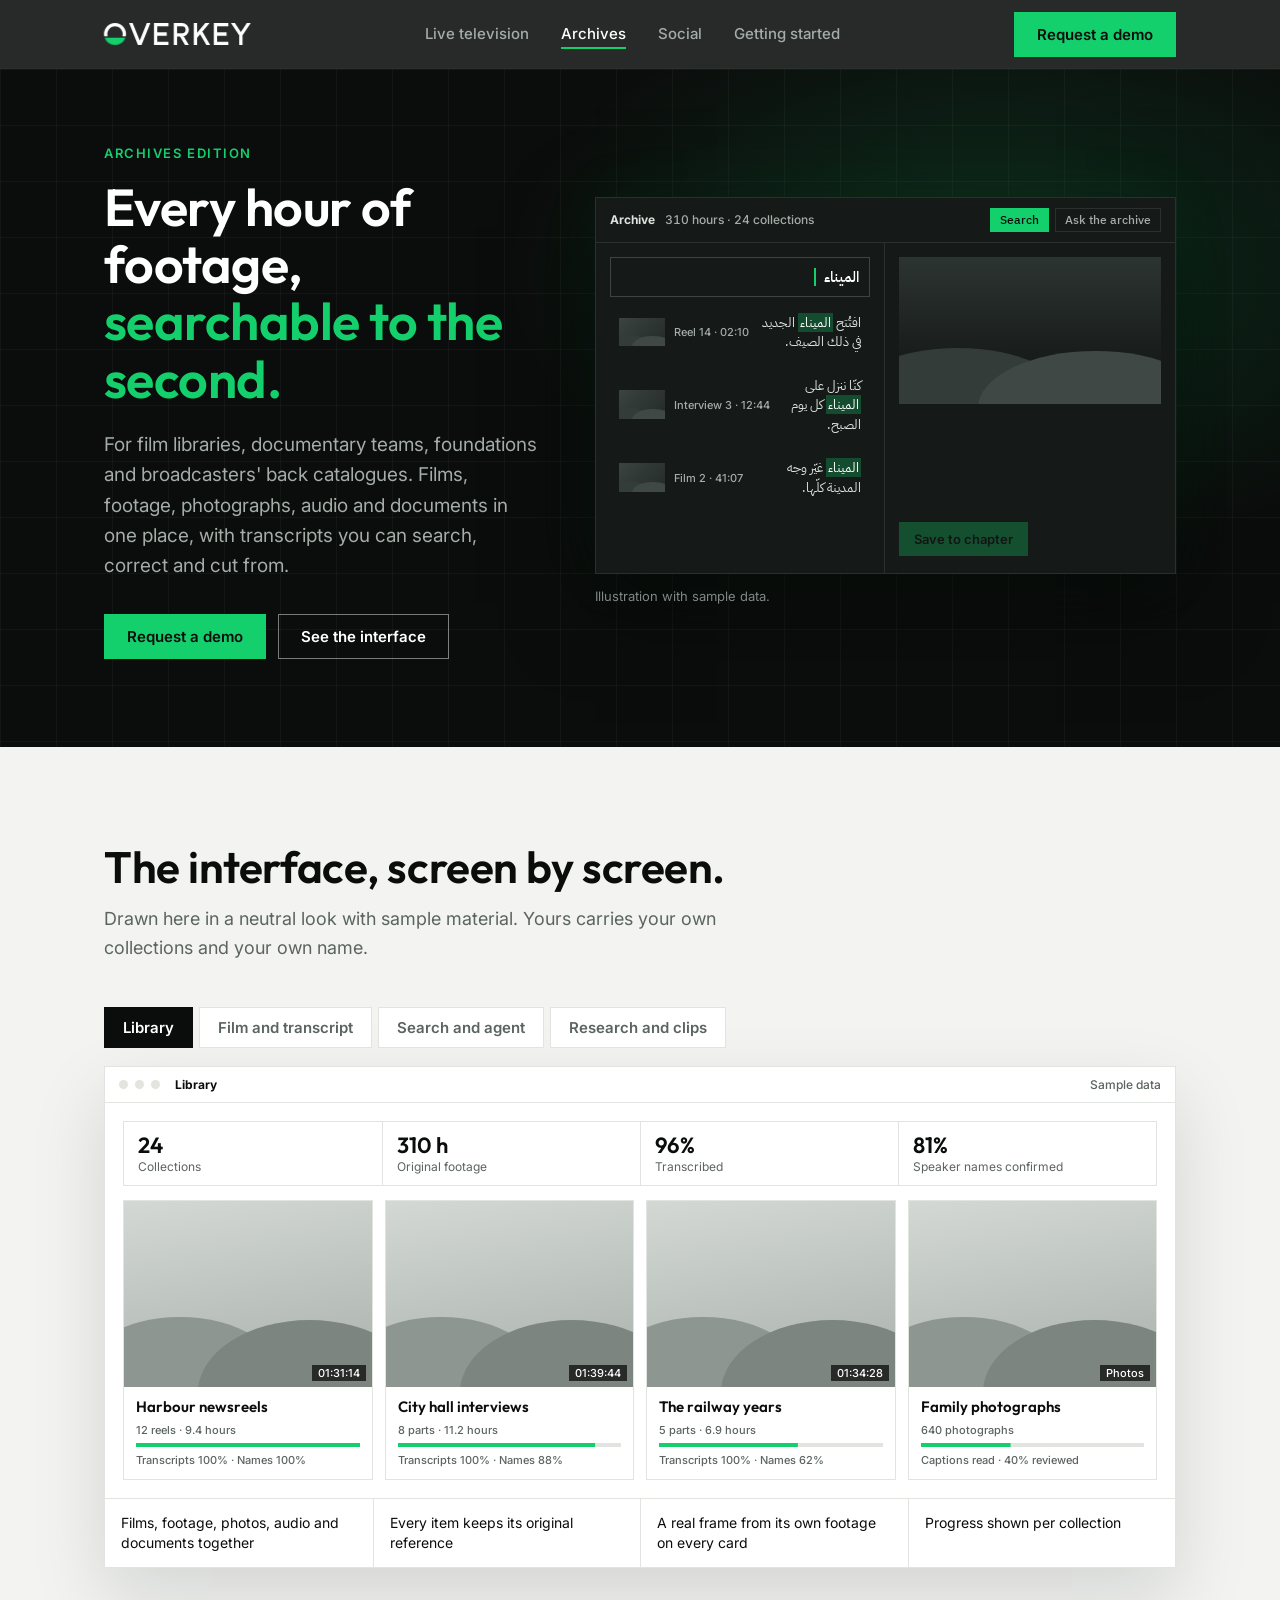
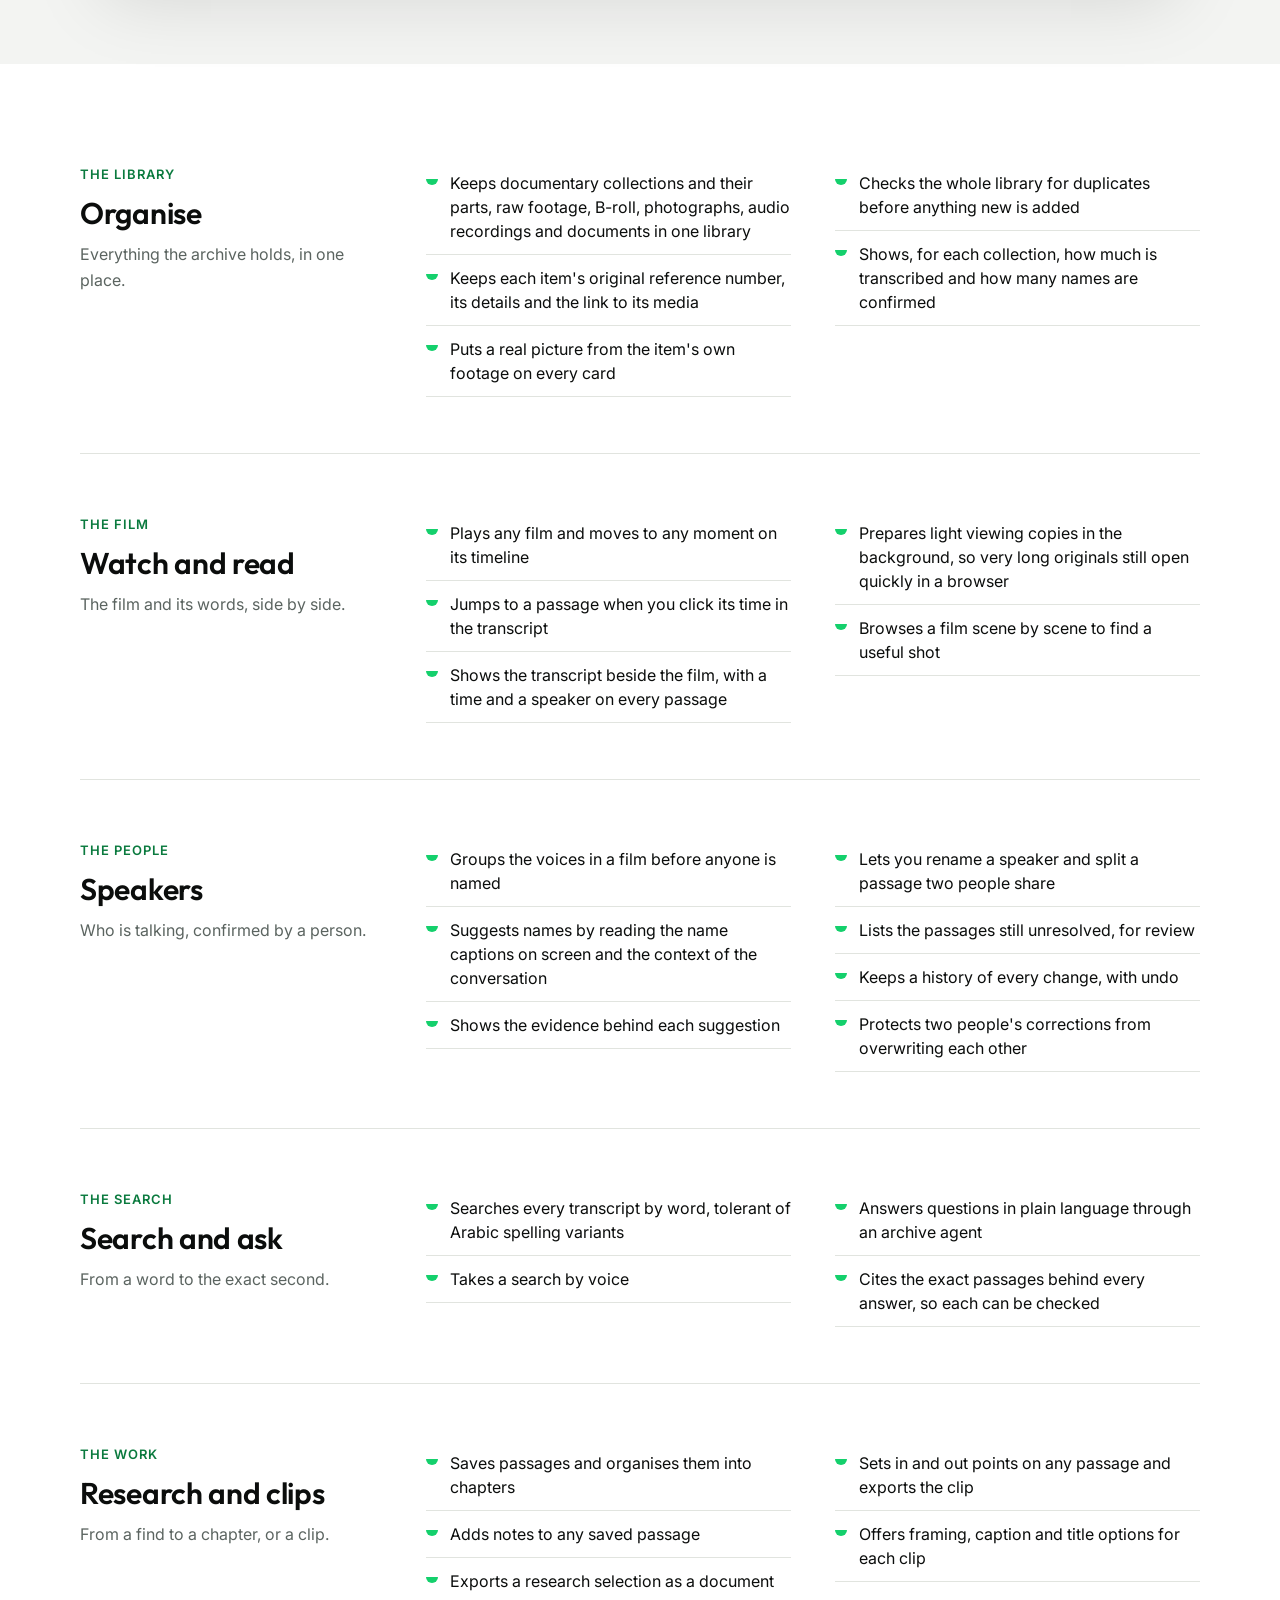
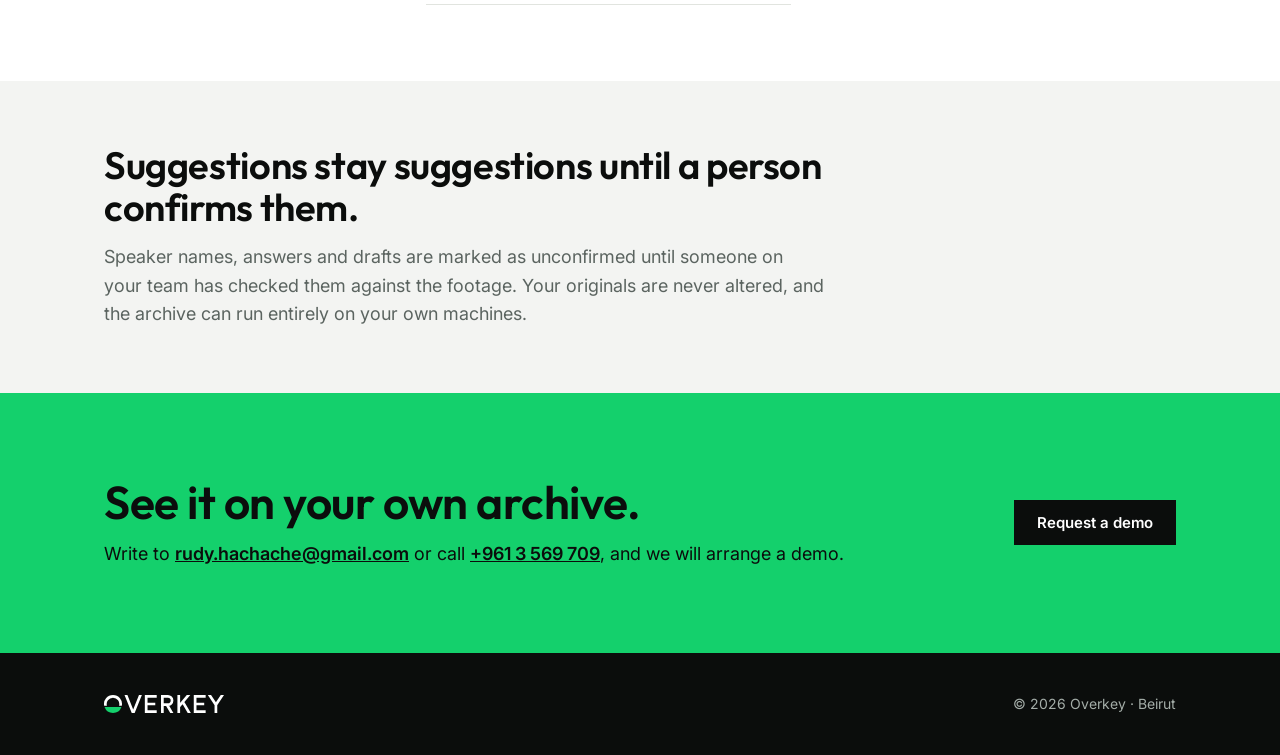
==== archives.html @ dfb19a3a "Platform site: one engine, three editions (live television, archives, social) Co-Authored-By: Claude" ====
<!doctype html>
<html lang="en">
<head>
<meta charset="utf-8">
<meta name="viewport" content="width=device-width, initial-scale=1">
<title>Archives — Overkey</title>
<meta name="description" content="The Overkey archives edition: films, footage, photographs, audio and documents in one library, with searchable transcripts, speaker names, an archive agent, research chapters and clip export.">
<meta property="og:title" content="Archives — Overkey">
<meta property="og:description" content="The Overkey archives edition: films, footage, photographs, audio and documents in one library, with searchable transcripts, speaker names, an archive agent, research chapters and clip export.">
<meta property="og:type" content="website">
<meta property="og:url" content="https://overkey.ai/archives.html">
<meta property="og:image" content="https://overkey.ai/assets/og.png">
<meta name="twitter:card" content="summary_large_image">
<link rel="canonical" href="https://overkey.ai/archives.html">
<meta name="theme-color" content="#0B0D0C">
<link rel="icon" href="favicon.ico" sizes="any">
<link rel="icon" type="image/png" sizes="32x32" href="assets/favicon-32.png">
<link rel="apple-touch-icon" href="assets/apple-touch-icon.png">
<link rel="preconnect" href="https://fonts.googleapis.com">
<link rel="preconnect" href="https://fonts.gstatic.com" crossorigin>
<link href="https://fonts.googleapis.com/css2?family=IBM+Plex+Sans+Arabic:wght@400;500;600&family=Inter:wght@400;500;600&family=Outfit:wght@500;600&display=swap" rel="stylesheet">
<link rel="stylesheet" href="assets/main.css">
<link rel="stylesheet" href="assets/platform.css">
</head>
<body>
<header class="nav">
  <div class="wrap">
    <a class="logo" href="index.html" aria-label="Overkey"><svg viewBox="0 0 667 100" role="img" aria-label="Overkey"><path class="lg-ring" fill="#fff" d="M1.01,60 A50,50 0 1 1 98.99,60 H83.54 A35,35 0 1 0 16.46,60 Z"/><path class="lg-strap" fill="#14D06C" d="M2.98,67 H97.02 A50,50 0 0 1 2.98,67 Z"/><path class="lg-let" fill="#fff" d="M130.2,0 L162.3,79.88 L194.4,0 L210.56,0 L170.38,100 L154.22,100 L114.04,0 Z M227,0 H293 V15 H242 V42.5 H285 V57.5 H242 V85 H293 V100 H227 Z M317,0 H355 A30.75,30.75 0 0 1 355,61.5 H332 V100 H317 Z M332,15 V46.5 H355 A15.75,15.75 0 0 0 355,15 Z M356.47,50.21 L385.66,100 L368.27,100 L343.53,57.79 Z M408,0 L423,0 L423,100 L408,100 Z M415.5,53.31 L460.16,0 L479.73,0 L415.5,76.67 Z M444.48,34.23 L482.7,100 L465.35,100 L431.52,41.77 Z M499,0 H565 V15 H514 V42.5 H557 V57.5 H514 V85 H565 V100 H499 Z M595.01,0 L622,40.48 L648.99,0 L667.01,0 L622,67.52 L576.99,0 Z M614.5,50 L629.5,50 L629.5,100 L614.5,100 Z"/></svg></a>
    <ul>
      <li><a href="tv.html">Live television</a></li>
      <li><a href="archives.html" class="cur">Archives</a></li>
      <li><a href="social.html">Social</a></li>
      <li><a href="index.html#start">Getting started</a></li>
    </ul>
    <a class="btn key" href="#contact">Request a demo</a>
  </div>
</header>

<main id="top">

<div class="hero">
  <div class="wrap">
    <div>
      <p class="eyebrow rv">Archives edition</p>
      <h1 class="rv h-sm" style="--d:.08s">Every hour of footage, <em>searchable to the second.</em></h1>
      <p class="lede rv" style="--d:.16s">For film libraries, documentary teams, foundations and broadcasters' back catalogues. Films, footage, photographs, audio and documents in one place, with transcripts you can search, correct and cut from.</p>
      <div class="cta rv" style="--d:.24s">
        <a class="btn key" href="#contact">Request a demo</a>
        <a class="btn ghost inv" href="#modules">See the interface</a>
      </div>
    </div>
    <div class="rv" style="--d:.2s">
      <div class="scene sc-arch on" data-hold="800,1300,1000,1200,1500,700,4200" role="img" aria-label="Animation: a word is searched across an archive, a passage opens at its second in the film, and is saved to a chapter">
        <div class="app-bar"><b>Archive</b><span class="clock">310 hours · 24 collections</span><span class="who"><i class="on">Search</i><i>Ask the archive</i></span></div>
        <div class="app-body">
          <div class="aq">
            <div class="qbox"><span class="typed">الميناء</span><span class="caret"></span></div>
            <div class="res" style="--k:0"><span class="th"><i class="hills"></i></span><span class="u-t">Reel 14 · 02:10</span><span class="u-ar" dir="rtl">افتُتح <mark>الميناء</mark> الجديد في ذلك الصيف.</span></div>
            <div class="res pick" style="--k:1"><span class="th"><i class="hills"></i></span><span class="u-t">Interview 3 · 12:44</span><span class="u-ar" dir="rtl">كنّا ننزل على <mark>الميناء</mark> كل يوم الصبح.</span></div>
            <div class="res" style="--k:2"><span class="th"><i class="hills"></i></span><span class="u-t">Film 2 · 41:07</span><span class="u-ar" dir="rtl"><mark>الميناء</mark> غيّر وجه المدينة كلّها.</span></div>
          </div>
          <div class="av">
            <div class="pgm"><i class="hills"></i><span class="tc">Interview 3 · 00:12:44</span></div>
            <div class="pass"><div class="row"><span class="chip ok" dir="rtl">سليم خوري</span><span class="chip line">Name confirmed</span></div><p dir="rtl">كنّا ننزل على الميناء كل يوم الصبح، والبواخر كانت تعبّي المرفأ.</p></div>
            <div class="act"><span class="btn key save">Save to chapter</span><span class="saved">Saved · Chapter 1</span></div>
          </div>
        </div>
      </div>
      <p class="note">Illustration with sample data.</p>
    </div>
  </div>
</div>

<section class="ui-sec" id="modules">
  <div class="wrap">
    <div class="head rv">
      <h2>The interface, screen by screen.</h2>
      <p>Drawn here in a neutral look with sample material. Yours carries your own collections and your own name.</p>
    </div>
    <div class="rv">
      <div class="tabs" role="tablist" aria-label="Archive screens">
        <button type="button" role="tab" data-tab="lib">Library</button>
        <button type="button" role="tab" data-tab="film">Film and transcript</button>
        <button type="button" role="tab" data-tab="ask">Search and agent</button>
        <button type="button" role="tab" data-tab="res">Research and clips</button>
      </div>
      <div class="win">
        <div class="win-bar"><i></i><i></i><i></i><b id="win-title">Library</b><span>Sample data</span></div>

        <div class="panel" data-tab="lib">
          <div class="pbody p-lib"><div>
            <div class="kpis"><div><b>24</b>Collections</div><div><b>310 h</b>Original footage</div><div><b>96%</b>Transcribed</div><div><b>81%</b>Speaker names confirmed</div></div>
            <div class="cards4">
              <div class="acard pop" style="--k:0"><div class="th"><i class="hills"></i><span class="u-t">01:31:14</span></div><div class="bd"><b>Harbour newsreels</b><span class="u-t">12 reels · 9.4 hours</span><div class="pbar" style="--w:1;--k:0"></div><span class="u-t">Transcripts 100% · Names 100%</span></div></div>
              <div class="acard pop" style="--k:1"><div class="th"><i class="hills"></i><span class="u-t">01:39:44</span></div><div class="bd"><b>City hall interviews</b><span class="u-t">8 parts · 11.2 hours</span><div class="pbar" style="--w:0.88;--k:1"></div><span class="u-t">Transcripts 100% · Names 88%</span></div></div>
              <div class="acard pop" style="--k:2"><div class="th"><i class="hills"></i><span class="u-t">01:34:28</span></div><div class="bd"><b>The railway years</b><span class="u-t">5 parts · 6.9 hours</span><div class="pbar" style="--w:0.62;--k:2"></div><span class="u-t">Transcripts 100% · Names 62%</span></div></div>
              <div class="acard pop" style="--k:3"><div class="th"><i class="hills"></i><span class="u-t">Photos</span></div><div class="bd"><b>Family photographs</b><span class="u-t">640 photographs</span><div class="pbar" style="--w:0.4;--k:3"></div><span class="u-t">Captions read · 40% reviewed</span></div></div>
            </div>
          </div></div>
          <div class="pts"><span>Films, footage, photos, audio and documents together</span><span>Every item keeps its original reference</span><span>A real frame from its own footage on every card</span><span>Progress shown per collection</span></div>
        </div>

        <div class="panel" data-tab="film">
          <div class="pbody p-film">
            <div>
              <div class="vid"><i class="hills"></i><span class="tc">Interview 3 · 00:12:44</span></div>
              <div class="tl2"><div class="range" style="left:38%;width:9%"></div><div class="ph" style="animation:none;left:41%"></div></div>
              <div class="row" style="margin-top:8px"><span class="u-t">00:12:44 of 01:39:44</span><span class="u-btn" style="margin-left:auto">Go to time</span></div>
            </div>
            <div>
              <div class="u-h">Transcript</div>
              <div class="ln act-ln" style="--k:0"><span class="u-t">12:31</span><span class="sp" dir="rtl">سليم خوري</span><span class="u-ar" dir="rtl">أنا خلقت بهالحيّ، حدّ البحر.</span></div>
              <div class="ln act-ln" style="--k:1"><span class="u-t">12:44</span><span class="sp" dir="rtl">سليم خوري</span><span class="u-ar" dir="rtl">كنّا ننزل على الميناء كل يوم الصبح.</span></div>
              <div class="ln act-ln" style="--k:2"><span class="u-t">12:58</span><span class="sp" dir="rtl">المحاوِر</span><span class="u-ar" dir="rtl">وشو كان يوصل بهالبواخر؟</span></div>
              <div class="ln act-ln" style="--k:3"><span class="u-t">13:06</span><span class="sp">Voice 3</span><span class="u-ar" dir="rtl">قمح وخشب، وأوقات مسافرين.</span></div>
              <div class="u-box pop" style="--k:4;margin-top:12px">
                <div class="u-h">Who is Voice 3?</div>
                <div class="row"><span class="chip line">Name caption read at 00:10:57</span><span class="u-btn go pulse-btn" dir="rtl">تأكيد: سليم خوري</span><span class="u-btn">Other name</span><span class="u-btn">Split passage</span></div>
              </div>
            </div>
          </div>
          <div class="pts"><span>Click a time in the transcript to jump there</span><span>Long films open quickly in the browser</span><span>Names suggested from on-screen captions and context</span><span>Rename, split and review, with full history</span></div>
        </div>

        <div class="panel" data-tab="ask">
          <div class="pbody p-ask">
            <div>
              <div class="search"><span class="typed" dir="rtl">الميناء</span><span class="caret"></span><span class="u-t pop" style="--k:6">41 passages · 9 films</span></div>
              <div style="margin-top:6px">
                <div class="u-row pop" style="--k:7"><span class="play"></span><span class="u-t">Reel 14 · 02:10</span><span class="u-ar" dir="rtl">افتُتح <mark>الميناء</mark> الجديد في ذلك الصيف.</span><span class="u-btn">Save</span></div>
                <div class="u-row pop" style="--k:8"><span class="play"></span><span class="u-t">Interview 3 · 12:44</span><span class="u-ar" dir="rtl">كنّا ننزل على <mark>الميناء</mark> كل يوم الصبح.</span><span class="u-btn">Save</span></div>
                <div class="u-row pop" style="--k:9"><span class="play"></span><span class="u-t">Film 2 · 41:07</span><span class="u-ar" dir="rtl"><mark>الميناء</mark> غيّر وجه المدينة كلّها.</span><span class="u-btn">Save</span></div>
              </div>
            </div>
            <div>
              <div class="u-h">Archive agent</div>
              <div class="agent pop" style="--k:3">
                <div class="q" dir="rtl">شو انحكى عن افتتاح الميناء؟</div>
                <div class="a" dir="rtl">بحسب شهادة سليم خوري، افتُتح الميناء الجديد في صيف 1962، والنشرة المصوّرة رقم 14 تذكر التاريخ نفسه.</div>
                <div class="row" style="margin-top:10px"><span class="chip">Interview 3 · 12:44</span><span class="chip">Reel 14 · 02:10</span></div>
              </div>
              <p class="u-t" style="margin-top:8px;white-space:normal">Every answer lists the passages it rests on, so it can be checked.</p>
            </div>
          </div>
          <div class="pts"><span>Word search that tolerates Arabic spelling variants</span><span>Search by voice</span><span>Questions answered in plain language</span><span>Each answer cites its exact passages</span></div>
        </div>

        <div class="panel" data-tab="res">
          <div class="pbody p-res">
            <div>
              <div class="u-h">Chapter board</div>
              <div class="board">
                <div class="chap"><b>1 · The harbour</b>
                  <div class="u-box pop" style="--k:1"><div class="u-ar" dir="rtl">كنّا ننزل على الميناء كل يوم الصبح.</div><div class="u-t" style="margin-top:5px">Interview 3 · 12:44</div></div>
                  <div class="u-box pop" style="--k:2"><div class="u-ar" dir="rtl">افتُتح الميناء الجديد في ذلك الصيف.</div><div class="u-t" style="margin-top:5px">Reel 14 · 02:10 · note added</div></div>
                </div>
                <div class="chap"><b>2 · The railway</b>
                  <div class="u-box pop" style="--k:3"><div class="u-ar" dir="rtl">آخر قطار مرق من هون سنة 1975.</div><div class="u-t" style="margin-top:5px">Film 2 · 18:53</div></div>
                  <span class="u-btn" style="justify-self:start">+ Add passage</span>
                </div>
              </div>
              <div class="row" style="margin-top:12px"><span class="u-btn k">Export research</span></div>
            </div>
            <div>
              <div class="u-h">Clip export</div>
              <div class="vid"><i class="hills"></i><div class="crop"><b dir="rtl">كنّا ننزل على <mark>الميناء</mark></b></div></div>
              <div class="tl2"><div class="range"></div><div class="ph"></div></div>
              <div class="row" style="margin-top:10px"><span class="seg"><span>16:9</span><span class="on">9:16</span></span><span class="u-t">In 12:41.20 · Out 13:09.00</span><span class="u-btn go pulse-btn" style="margin-left:auto;padding:6px 14px">Export</span></div>
            </div>
          </div>
          <div class="pts"><span>Save passages and sort them into chapters</span><span>Notes on any saved passage</span><span>Export a research selection as a document</span><span>Cut a clip with framing, captions and a title</span></div>
        </div>
      </div>
    </div>
  </div>
</section>

<div class="wrap groups">
  <div class="group rv" id="organise">
    <div>
      <span class="n">THE LIBRARY</span>
      <h2>Organise</h2>
      <p class="about">Everything the archive holds, in one place.</p>
    </div>
    <ul class="feat">
      <li>Keeps documentary collections and their parts, raw footage, B-roll, photographs, audio recordings and documents in one library</li>
      <li>Keeps each item's original reference number, its details and the link to its media</li>
      <li>Puts a real picture from the item's own footage on every card</li>
      <li>Checks the whole library for duplicates before anything new is added</li>
      <li>Shows, for each collection, how much is transcribed and how many names are confirmed</li>
    </ul>
  </div>
  <div class="group rv" id="watch">
    <div>
      <span class="n">THE FILM</span>
      <h2>Watch and read</h2>
      <p class="about">The film and its words, side by side.</p>
    </div>
    <ul class="feat">
      <li>Plays any film and moves to any moment on its timeline</li>
      <li>Jumps to a passage when you click its time in the transcript</li>
      <li>Shows the transcript beside the film, with a time and a speaker on every passage</li>
      <li>Prepares light viewing copies in the background, so very long originals still open quickly in a browser</li>
      <li>Browses a film scene by scene to find a useful shot</li>
    </ul>
  </div>
  <div class="group rv" id="speakers">
    <div>
      <span class="n">THE PEOPLE</span>
      <h2>Speakers</h2>
      <p class="about">Who is talking, confirmed by a person.</p>
    </div>
    <ul class="feat">
      <li>Groups the voices in a film before anyone is named</li>
      <li>Suggests names by reading the name captions on screen and the context of the conversation</li>
      <li>Shows the evidence behind each suggestion</li>
      <li>Lets you rename a speaker and split a passage two people share</li>
      <li>Lists the passages still unresolved, for review</li>
      <li>Keeps a history of every change, with undo</li>
      <li>Protects two people's corrections from overwriting each other</li>
    </ul>
  </div>
  <div class="group rv" id="find">
    <div>
      <span class="n">THE SEARCH</span>
      <h2>Search and ask</h2>
      <p class="about">From a word to the exact second.</p>
    </div>
    <ul class="feat">
      <li>Searches every transcript by word, tolerant of Arabic spelling variants</li>
      <li>Takes a search by voice</li>
      <li>Answers questions in plain language through an archive agent</li>
      <li>Cites the exact passages behind every answer, so each can be checked</li>
    </ul>
  </div>
  <div class="group rv" id="research">
    <div>
      <span class="n">THE WORK</span>
      <h2>Research and clips</h2>
      <p class="about">From a find to a chapter, or a clip.</p>
    </div>
    <ul class="feat">
      <li>Saves passages and organises them into chapters</li>
      <li>Adds notes to any saved passage</li>
      <li>Exports a research selection as a document</li>
      <li>Sets in and out points on any passage and exports the clip</li>
      <li>Offers framing, caption and title options for each clip</li>
    </ul>
  </div>
</div>

<div class="band">
  <div class="wrap rv">
    <h2>Suggestions stay suggestions until a person confirms them.</h2>
    <p>Speaker names, answers and drafts are marked as unconfirmed until someone on your team has checked them against the footage. Your originals are never altered, and the archive can run entirely on your own machines.</p>
  </div>
</div>

<div class="contact" id="contact">
  <div class="wrap">
    <div class="rv">
      <h2>See it on your own archive.</h2>
      <p>Write to <a class="mail" href="mailto:rudy.hachache@gmail.com?subject=Overkey%20demo">rudy.hachache@gmail.com</a> or call <a class="mail" href="tel:+9613569709">+961 3 569 709</a>, and we will arrange a demo.</p>
    </div>
    <a class="btn rv" style="--d:.12s" href="mailto:rudy.hachache@gmail.com?subject=Overkey%20demo">Request a demo</a>
  </div>
</div>

</main>

<footer>
  <div class="wrap">
    <img src="assets/overkey-logo-reversed.svg" alt="Overkey">
    <span>© 2026 Overkey · Beirut</span>
  </div>
</footer>

<script src="assets/main.js"></script>
</body>
</html>
---- assets/main.css ----
:root {
  --ink: #0B0D0C;
  --green: #14D06C;
  --green-deep: #0A7A3E;
  --paper: #FFFFFF;
  --mist: #F3F4F2;
  --line: #E1E4DF;
  --mute: #5B6460;
  --on-ink-mute: #A4ADA8;
  --panel: #151917;
  --panel-2: #1C211F;
  --panel-line: #2A302D;
  --wrap: 1120px;
  --ease: cubic-bezier(0.2, 0.7, 0.2, 1);
  --ar: "IBM Plex Sans Arabic", sans-serif;
}
* { box-sizing: border-box; }
html { scroll-behavior: smooth; }
body { margin: 0; background: var(--paper); color: var(--ink); font: 400 17px/1.6 Inter, system-ui, sans-serif; -webkit-font-smoothing: antialiased; }
h1, h2, h3, h4 { font-family: Outfit, Inter, sans-serif; font-weight: 600; line-height: 1.1; margin: 0; letter-spacing: -0.01em; }
p { margin: 0; }
a { color: inherit; }
button { font: inherit; }
[dir="rtl"] { font-family: var(--ar); }
.wrap { max-width: var(--wrap); margin: 0 auto; padding: 0 24px; }

/* reveal on scroll */
.js .rv { opacity: 0; transform: translateY(22px); transition: opacity 0.7s var(--ease), transform 0.7s var(--ease); transition-delay: var(--d, 0s); }
.js .rv.in { opacity: 1; transform: none; }

/* nav */
.nav { position: sticky; top: 0; z-index: 20; background: rgba(11, 13, 12, 0.88); backdrop-filter: blur(10px); border-bottom: 1px solid var(--panel-line); color: #fff; }
.nav .wrap { display: flex; align-items: center; justify-content: space-between; height: 68px; }
.logo svg { height: 22px; display: block; overflow: visible; }
.logo .lg-ring { animation: lgRing 0.6s var(--ease) both; }
.logo .lg-strap { animation: lgStrap 0.6s var(--ease) 0.18s both; }
.logo .lg-let { animation: lgLet 0.7s var(--ease) 0.34s both; }
@keyframes lgRing { from { opacity: 0; transform: translateY(-14px); } }
@keyframes lgStrap { from { opacity: 0; transform: translateY(30px); } }
@keyframes lgLet { from { opacity: 0; transform: translateX(-18px); } }
.nav ul { display: flex; gap: 32px; list-style: none; margin: 0; padding: 0; font-size: 15px; font-weight: 500; }
.nav ul a { text-decoration: none; color: var(--on-ink-mute); position: relative; padding: 6px 0; transition: color 0.2s; }
.nav ul a::after { content: ""; position: absolute; left: 0; right: 0; bottom: 0; height: 2px; background: var(--green); transform: scaleX(0); transform-origin: left; transition: transform 0.25s var(--ease); }
.nav ul a:hover { color: #fff; }
.nav ul a:hover::after { transform: scaleX(1); }

/* buttons: the green rises from the bottom, like the strap in the logo */
.btn { display: inline-block; padding: 12px 22px; font: 600 15px Inter, sans-serif; text-decoration: none; cursor: pointer; border: 1.5px solid var(--ink); color: var(--paper); background-color: var(--ink); background-image: linear-gradient(var(--green), var(--green)); background-repeat: no-repeat; background-position: 50% 100%; background-size: 100% 0; transition: background-size 0.3s var(--ease), color 0.2s, border-color 0.2s, transform 0.15s; }
.btn:hover { background-size: 100% 100%; color: var(--ink); border-color: var(--green); }
.btn:active { transform: translateY(1px) scale(0.98); }
.btn.key { background-color: var(--green); border-color: var(--green); color: var(--ink); background-image: linear-gradient(#fff, #fff); }
.btn.key:hover { border-color: #fff; }
.btn.ghost { background-color: transparent; color: var(--ink); }
.btn.ghost.inv { color: #fff; border-color: rgba(255, 255, 255, 0.45); }
.btn.ghost.inv:hover { color: var(--ink); border-color: var(--green); }

/* hero */
.hero { color: #fff; padding: 76px 0 88px; overflow: hidden; background:
  radial-gradient(55% 60% at 78% 30%, rgba(20, 208, 108, 0.17), transparent 70%),
  linear-gradient(rgba(255, 255, 255, 0.035) 1px, transparent 1px) 0 0 / 100% 56px,
  linear-gradient(90deg, rgba(255, 255, 255, 0.035) 1px, transparent 1px) 0 0 / 56px 100%,
  var(--ink); }
.hero .wrap { display: grid; grid-template-columns: minmax(0, 0.86fr) minmax(0, 1.14fr); gap: 52px; align-items: center; }
.eyebrow { font: 600 13px Inter, sans-serif; letter-spacing: 0.12em; text-transform: uppercase; color: var(--green); margin-bottom: 18px; }
.hero h1 { font-size: clamp(40px, 5.2vw, 66px); }
.hero h1 em { font-style: normal; color: var(--green); }
.hero .lede { margin: 22px 0 32px; font-size: 19px; color: var(--on-ink-mute); max-width: 30em; }
.cta { display: flex; gap: 12px; flex-wrap: wrap; }
.since { margin-top: 26px; display: flex; align-items: center; gap: 10px; font-size: 14px; color: var(--on-ink-mute); }
.live-dot { width: 8px; height: 8px; border-radius: 50%; background: var(--green); flex: none; animation: pulse 1.4s infinite; box-shadow: 0 0 0 0 rgba(20, 208, 108, 0.6); }
@keyframes pulse { 0% { box-shadow: 0 0 0 0 rgba(20, 208, 108, 0.6); } 70% { box-shadow: 0 0 0 9px rgba(20, 208, 108, 0); } 100% { box-shadow: 0 0 0 0 rgba(20, 208, 108, 0); } }
.note { margin-top: 12px; font-size: 13px; color: var(--mute); }
.hero .note, .dark .note { color: #7F8884; }

/* hero scene: the control room, playing */
.scene { background: var(--panel); border: 1px solid var(--panel-line); box-shadow: 0 30px 80px rgba(0, 0, 0, 0.55), 0 0 60px rgba(20, 208, 108, 0.07); font-size: 13px; color: #DDE3DF; }
.app-bar { display: flex; align-items: center; gap: 10px; padding: 10px 14px; border-bottom: 1px solid var(--panel-line); font: 600 12px Inter, sans-serif; }
.app-bar .clock { color: var(--on-ink-mute); font-weight: 500; font-variant-numeric: tabular-nums; }
.who { margin-left: auto; display: flex; gap: 6px; }
.who i { font: 500 12px var(--ar); padding: 2px 9px; border: 1px solid var(--panel-line); color: var(--on-ink-mute); }
.who i.on { background: var(--green); border-color: var(--green); color: var(--ink); }
.app-body { display: grid; grid-template-columns: minmax(0, 0.92fr) minmax(0, 1.08fr); min-height: 318px; }
.tx { padding: 16px 14px 14px; display: flex; flex-direction: column; gap: 10px; border-right: 1px solid var(--panel-line); }
.l { position: relative; display: flex; gap: 8px; align-items: flex-start; padding: 7px 8px; font: 400 14px/1.55 var(--ar); border: 1px solid transparent; transition: opacity 0.45s, transform 0.45s var(--ease), background 0.4s, border-color 0.4s; }
.l time { font: 500 11px Inter, sans-serif; color: var(--on-ink-mute); padding-top: 4px; }
.l1, .l2 { opacity: 0; transform: translateY(10px); }
.s1 .l1, .s2 .l2 { opacity: 1; transform: none; }
.s3 .l1 { background: rgba(20, 208, 108, 0.1); border-color: var(--green); }
.l em { position: absolute; top: -9px; left: 8px; font: 600 10px Inter, sans-serif; font-style: normal; letter-spacing: 0.08em; text-transform: uppercase; background: var(--green); color: var(--ink); padding: 1px 6px; opacity: 0; transition: opacity 0.3s; }
.s3 .l1 em { opacity: 1; }
.wave { margin-top: auto; display: flex; align-items: center; gap: 8px; direction: ltr; font: 500 11px Inter, sans-serif; color: var(--on-ink-mute); }
.wave span { display: flex; align-items: center; gap: 2px; height: 16px; }
.wave i { width: 3px; background: var(--green); animation: eq 0.9s ease-in-out infinite alternate; }
.wave i:nth-child(1) { height: 6px; animation-delay: -0.2s; }
.wave i:nth-child(2) { height: 14px; animation-delay: -0.5s; }
.wave i:nth-child(3) { height: 9px; animation-delay: -0.1s; }
.wave i:nth-child(4) { height: 16px; animation-delay: -0.7s; }
.wave i:nth-child(5) { height: 7px; animation-delay: -0.35s; }
@keyframes eq { to { transform: scaleY(0.35); } }
.side { padding: 14px; display: flex; flex-direction: column; gap: 12px; }
.pgm { position: relative; aspect-ratio: 16 / 9; overflow: hidden; background: linear-gradient(180deg, #2C3431 0%, #171B19 72%); }
.fig { position: absolute; bottom: 0; width: 26%; aspect-ratio: 1 / 1.25; }
.fig i { position: absolute; left: 50%; transform: translateX(-50%); background: #3B4440; }
.fig i:first-child { top: 0; width: 46%; aspect-ratio: 1; border-radius: 50%; }
.fig i:last-child { bottom: 0; width: 100%; height: 56%; border-radius: 48% 48% 0 0; }
.fig.a { left: 14%; }
.fig.b { right: 14%; opacity: 0.72; transform: scale(0.88); transform-origin: bottom; }
.tally { position: absolute; top: 4%; left: 3%; display: flex; align-items: center; gap: 7px; padding: 4px 9px; background: rgba(11, 13, 12, 0.72); color: #fff; font: 600 10px Inter, sans-serif; letter-spacing: 0.1em; z-index: 2; }
.tally::before { content: ""; width: 6px; height: 6px; border-radius: 50%; background: var(--green); animation: blink 1.2s infinite; }
@keyframes blink { 50% { opacity: 0.25; } }
.l3 { position: absolute; right: 5%; bottom: 9%; display: flex; flex-direction: column; align-items: flex-end; transition: opacity 0.35s, transform 0.35s var(--ease); }
.l3 b { background: #fff; color: var(--ink); padding: 4px 12px 5px; font: 600 15px var(--ar); border-right: 5px solid var(--green); }
.l3 span { background: var(--ink); color: #fff; padding: 3px 12px 4px; font: 400 11px var(--ar); border-right: 5px solid var(--green); }
.s7 .l3 { opacity: 0; transform: translateY(14px); }
.num { position: absolute; left: 5%; right: 5%; bottom: 9%; display: flex; align-items: center; justify-content: space-between; gap: 10px; background: #fff; color: var(--ink); border-right: 6px solid var(--green); padding: 7px 12px; clip-path: inset(0 0 0 100%); transition: clip-path 0.65s var(--ease) 0.15s; }
.num span { font: 500 13px var(--ar); }
.num b { font: 600 24px Outfit, sans-serif; direction: ltr; }
.was { color: #9AA39E; font-weight: 500; }
.arr { color: var(--green); font-weight: 500; margin: 0 0.35em; }
.s7 .num { clip-path: inset(0); }
.tray { display: flex; gap: 10px; align-items: center; min-height: 76px; }
.fcard { flex: 1; background: var(--panel-2); border: 1px solid var(--panel-line); padding: 10px 12px; min-height: 76px; opacity: 0; transform: translateY(10px); transition: opacity 0.45s, transform 0.45s var(--ease), border-color 0.4s; }
.s4 .fcard { opacity: 1; transform: none; }
.s5 .fcard { border-color: #3d4541; }
.fcard small { display: block; font: 600 10px Inter, sans-serif; letter-spacing: 0.08em; text-transform: uppercase; color: var(--on-ink-mute); margin-bottom: 8px; }
.checking { display: flex; gap: 5px; align-items: center; color: var(--on-ink-mute); font-size: 13px; }
.checking i { width: 5px; height: 5px; border-radius: 50%; background: var(--green); animation: blink 0.9s infinite; }
.checking i:nth-child(2) { animation-delay: 0.15s; }
.checking i:nth-child(3) { animation-delay: 0.3s; }
.verdict { display: none; align-items: center; gap: 8px; flex-wrap: wrap; }
.verdict b { font: 600 20px Outfit, sans-serif; color: #fff; }
.s5 .checking { display: none; }
.s5 .verdict { display: flex; animation: flipIn 0.5s var(--ease); }
@keyframes flipIn { from { opacity: 0; transform: perspective(400px) rotateX(70deg); } }
.take { opacity: 0.3; transition: opacity 0.3s, transform 0.15s, box-shadow 0.3s; padding: 10px 18px; }
.s5 .take { opacity: 1; }
.s6 .take { transform: scale(0.9); box-shadow: 0 0 0 7px rgba(20, 208, 108, 0.28); }
.s7 .take { box-shadow: 0 0 0 0 rgba(20, 208, 108, 0); }

.chip { display: inline-block; padding: 2px 9px; font: 600 12px Inter, sans-serif; background: var(--ink); color: #fff; white-space: nowrap; }
.chip.ok { background: var(--green); color: var(--ink); }
.chip[dir="rtl"] { font: 500 13px/1.5 var(--ar); }
.chip.line { background: transparent; color: var(--mute); border: 1px solid var(--line); font-weight: 500; }
.chip.warn { background: #fff; color: var(--ink); }
.scene .chip.line, .dark .chip.line { color: var(--on-ink-mute); border-color: var(--panel-line); }
.row { display: flex; gap: 6px; flex-wrap: wrap; align-items: center; }

/* stats strip */
.strip { background: var(--ink); color: #fff; border-top: 1px solid var(--panel-line); }
.strip .wrap { display: grid; grid-template-columns: repeat(4, minmax(0, 1fr)); }
.strip .wrap > div { padding: 30px 20px; font-size: 15px; color: var(--on-ink-mute); border-left: 1px solid var(--panel-line); }
.strip .wrap > div:first-child { border-left: 0; padding-left: 0; }
.strip b { display: block; color: #fff; font: 600 40px/1.1 Outfit, sans-serif; margin-bottom: 6px; font-variant-numeric: tabular-nums; }
.strip b i { font-style: normal; color: var(--green); }

/* sections */
section { padding: 96px 0; }
.head { max-width: 660px; margin-bottom: 44px; }
.head h2 { font-size: clamp(30px, 3.6vw, 44px); }
.head p { margin-top: 14px; color: var(--mute); font-size: 18px; }
.dark { background: var(--ink); color: #fff; }
.dark .head p { color: var(--on-ink-mute); }

/* the graphics reel */
.reel-sec { padding-top: 84px; background: radial-gradient(50% 45% at 50% 62%, rgba(20, 208, 108, 0.1), transparent 70%), var(--ink); }
.tv { position: relative; aspect-ratio: 16 / 9; container-type: inline-size; overflow: hidden; background: linear-gradient(180deg, #333C38 0%, #191D1B 74%); border: 1px solid var(--panel-line); box-shadow: 0 40px 110px rgba(0, 0, 0, 0.6); }
.tv .fig.a { left: 18%; width: 22%; }
.tv .fig.b { right: 20%; width: 22%; }
.tv .tally { font-size: max(9px, 1.2cqw); padding: 0.5cqw 1cqw; }
.g { position: absolute; inset: 0; opacity: 0; transition: opacity 0.35s; }
.g.on { opacity: 1; }
.kick { display: inline-block; background: var(--green); color: var(--ink); font: 600 max(9px, 1.7cqw)/1.5 var(--ar); padding: 0.2cqw 1.5cqw; }
@keyframes wipeR { from { clip-path: inset(0 0 0 100%); } to { clip-path: inset(0); } }
@keyframes slideR { from { transform: translateX(115%); } }
@keyframes riseIn { from { opacity: 0; transform: translateY(3cqw); } }
@keyframes grow { from { transform: scaleY(0); } }
@keyframes fill { from { transform: scaleX(0); } }

.g-strap .box { position: absolute; right: 6cqw; bottom: 9cqw; display: flex; flex-direction: column; align-items: flex-end; }
.g-strap b { background: #fff; color: var(--ink); font: 600 max(14px, 3.4cqw)/1.3 var(--ar); padding: 0.9cqw 2.4cqw 1.1cqw; border-right: 1cqw solid var(--green); }
.g-strap span { background: var(--ink); color: #fff; font: 400 max(10px, 2cqw)/1.4 var(--ar); padding: 0.6cqw 2.4cqw 0.8cqw; border-right: 1cqw solid var(--green); }
.g-strap.on b { animation: wipeR 0.6s var(--ease) 0.1s both; }
.g-strap.on span { animation: wipeR 0.6s var(--ease) 0.3s both; }

.g-num .box { position: absolute; right: 5cqw; top: 11cqw; width: 31cqw; background: rgba(11, 13, 12, 0.88); border-right: 1cqw solid var(--green); padding: 2.4cqw; color: #fff; }
.g-num .v { font: 600 max(30px, 9.4cqw)/1 Outfit, sans-serif; margin: 1.8cqw 0 1cqw; direction: ltr; text-align: right; }
.g-num .c { font: 500 max(10px, 2.1cqw)/1.4 var(--ar); }
.g-num .said-line { margin-top: 1.5cqw; padding-top: 1.3cqw; border-top: 1px solid rgba(255, 255, 255, 0.2); font: 400 max(9px, 1.8cqw)/1.4 var(--ar); color: var(--on-ink-mute); }
.g-num.on .box { animation: slideR 0.7s var(--ease) both; }
.g-num.on .v { animation: riseIn 0.6s var(--ease) 0.35s both; }

.g-chart .box { position: absolute; inset: 6cqw 7cqw 7cqw; background: rgba(11, 13, 12, 0.9); border-right: 1cqw solid var(--green); padding: 2.6cqw 4cqw 2.4cqw; display: flex; flex-direction: column; color: #fff; }
.g-chart h4 { font: 600 max(12px, 3cqw)/1.3 var(--ar); margin-top: 1cqw; }
.cols { flex: 1; display: flex; align-items: flex-end; gap: 4cqw; margin-top: 1.5cqw; }
.col { flex: 1; display: flex; flex-direction: column; align-items: center; gap: 0.8cqw; }
.col b { font: 600 max(11px, 2.8cqw)/1 Outfit, sans-serif; direction: ltr; }
.col i { display: block; width: 100%; height: var(--h); background: #fff; transform-origin: bottom; }
.col.said i { background: repeating-linear-gradient(135deg, var(--green) 0 0.8cqw, transparent 0.8cqw 1.6cqw); outline: 2px solid var(--green); outline-offset: -2px; }
.col.old i { background: transparent; outline: 2px solid #B9C0BC; outline-offset: -2px; }
.col span { font: 500 max(8px, 1.7cqw)/1.3 var(--ar); color: #DDE3DF; text-align: center; }
.g-chart.on .box { animation: riseIn 0.5s var(--ease) both; }
.g-chart.on .col i { animation: grow 0.8s var(--ease) both; animation-delay: calc(var(--k) * 0.13s + 0.35s); }

.g-poll .box { position: absolute; left: 6cqw; right: 6cqw; bottom: 7cqw; background: rgba(11, 13, 12, 0.9); border-right: 1cqw solid var(--green); padding: 2.6cqw 3cqw; color: #fff; display: grid; grid-template-columns: minmax(0, 1fr) auto; gap: 4cqw; align-items: center; }
.g-poll h4 { font: 600 max(12px, 2.8cqw)/1.4 var(--ar); margin-bottom: 0.6cqw; }
.opt { display: grid; grid-template-columns: 6cqw minmax(0, 1fr) 8cqw; align-items: center; gap: 1.6cqw; margin-top: 1.4cqw; font: 600 max(10px, 2.4cqw)/1 var(--ar); }
.opt u { display: block; height: 2.6cqw; background: rgba(255, 255, 255, 0.14); position: relative; text-decoration: none; }
.opt u::after { content: ""; position: absolute; inset: 0; background: var(--c, #fff); transform-origin: right; transform: scaleX(var(--w)); }
.opt em { font: 600 max(10px, 2.4cqw)/1 Outfit, sans-serif; font-style: normal; direction: ltr; text-align: left; }
.qr { text-align: center; font: 500 max(8px, 1.6cqw)/1.4 var(--ar); }
.qr i { position: relative; display: block; width: 11cqw; aspect-ratio: 1; margin-bottom: 0.8cqw; border: 0.8cqw solid #fff; background: repeating-conic-gradient(#0B0D0C 0 25%, #fff 0 50%) 0 0 / 15.4% 15.4%; }
.qr i span { position: absolute; width: 32%; aspect-ratio: 1; background: #0B0D0C; box-shadow: inset 0 0 0 0.5cqw #0B0D0C, inset 0 0 0 1cqw #fff; outline: 0.4cqw solid #fff; }
.qr i span:nth-child(1) { left: 0; top: 0; }
.qr i span:nth-child(2) { right: 0; top: 0; }
.qr i span:nth-child(3) { left: 0; bottom: 0; }
.g-poll.on .box { animation: riseIn 0.5s var(--ease) both; }
.g-poll.on .opt u::after { animation: fill 1.1s var(--ease) 0.45s both; }

.g-then .box { position: absolute; left: 7cqw; right: 7cqw; bottom: 8cqw; display: grid; grid-template-columns: 1fr 1fr; gap: 2cqw; }
.g-then .kick { grid-column: 1 / -1; justify-self: start; }
.g-then .p { background: rgba(11, 13, 12, 0.9); color: #fff; padding: 2.2cqw 2.4cqw 2.6cqw; border-right: 1cqw solid #8E9692; }
.g-then .p.now { background: #fff; color: var(--ink); border-right-color: var(--green); }
.g-then small { display: block; font: 600 max(9px, 1.8cqw)/1.4 var(--ar); margin-bottom: 0.8cqw; color: var(--on-ink-mute); }
.g-then .now small { color: var(--green-deep); }
.g-then q { quotes: none; font: 500 max(11px, 2.6cqw)/1.5 var(--ar); }
.g-then.on .kick { animation: wipeR 0.5s var(--ease) both; }
.g-then.on .p { animation: riseIn 0.6s var(--ease) 0.2s both; }
.g-then.on .p.now { animation-delay: 0.75s; }

.reel-nav { display: flex; gap: 8px; flex-wrap: wrap; margin-top: 22px; }
.reel-nav button { position: relative; overflow: hidden; background: transparent; border: 1px solid var(--panel-line); color: var(--on-ink-mute); font: 500 14px Inter, sans-serif; padding: 9px 16px; cursor: pointer; transition: color 0.2s, border-color 0.2s; }
.reel-nav button:hover { color: #fff; border-color: #4A524E; }
.reel-nav button.on { color: #fff; border-color: var(--green); }
.reel-nav button.on::after { content: ""; position: absolute; left: 0; bottom: 0; height: 2px; width: 100%; background: var(--green); transform-origin: left; animation: prog 5s linear both; }
@keyframes prog { from { transform: scaleX(0); } }

/* the interface, one screen per module */
.ui-sec { background: var(--mist); }
.tabs { display: flex; gap: 6px; flex-wrap: wrap; margin-bottom: 18px; }
.tabs button { font: 600 15px Inter, sans-serif; padding: 10px 18px; border: 1.5px solid var(--line); background: #fff; color: var(--mute); cursor: pointer; transition: color 0.2s, border-color 0.2s, background 0.2s, transform 0.15s; }
.tabs button:hover { color: var(--ink); border-color: var(--ink); transform: translateY(-2px); }
.tabs button.on { background: var(--ink); border-color: var(--ink); color: #fff; }
.win { background: #fff; border: 1px solid var(--line); box-shadow: 0 30px 70px rgba(11, 13, 12, 0.13); }
.win-bar { display: flex; align-items: center; gap: 7px; padding: 10px 14px; border-bottom: 1px solid var(--line); font: 600 12px Inter, sans-serif; color: var(--mute); }
.win-bar > i { width: 9px; height: 9px; border-radius: 50%; background: var(--line); }
.win-bar b { margin-left: 8px; color: var(--ink); }
.win-bar span { margin-left: auto; font-weight: 500; }
.panel { display: none; }
.panel.on { display: block; animation: panelIn 0.45s var(--ease); }
@keyframes panelIn { from { opacity: 0; transform: translateY(10px); } }
.pbody { display: grid; gap: 16px; padding: 18px; min-height: 392px; font-size: 13px; line-height: 1.45; align-items: start; }
.pts { display: grid; grid-template-columns: repeat(4, minmax(0, 1fr)); border-top: 1px solid var(--line); }
.pts span { padding: 14px 16px; border-left: 1px solid var(--line); font-size: 14px; line-height: 1.45; }
.pts span:first-child { border-left: 0; }
.u-h { font: 600 11px Inter, sans-serif; letter-spacing: 0.08em; text-transform: uppercase; color: var(--mute); margin-bottom: 8px; }
.u-box { border: 1px solid var(--line); padding: 14px; background: #fff; }
.u-box + .u-box { margin-top: 12px; }
.u-row { display: flex; align-items: center; gap: 9px; padding: 9px 0; border-top: 1px solid var(--line); }
.u-row:first-of-type { border-top: 0; }
.u-ar { flex: 1; font: 400 14px/1.5 var(--ar); text-align: right; min-width: 0; }
.u-ar mark { background: #C9F5DC; color: inherit; padding: 0 2px; }
.u-t { font: 500 11px Inter, sans-serif; color: var(--mute); white-space: nowrap; }
.u-btn { color: var(--ink); font: 600 11px Inter, sans-serif; border: 1px solid var(--ink); padding: 3px 8px; white-space: nowrap; background: #fff; }
.u-btn.go { background: var(--green); border-color: var(--green); }
.u-btn.k { background: var(--ink); color: #fff; }
.play { width: 22px; height: 22px; border-radius: 50%; background: var(--ink); position: relative; flex: none; }
.play::after { content: ""; position: absolute; left: 8px; top: 6px; border: 5px solid transparent; border-left: 8px solid #fff; border-right: 0; }
.pop { animation: pop 0.5s var(--ease) both; animation-delay: calc(var(--k, 0) * 0.22s + 0.25s); }
@keyframes pop { from { opacity: 0; transform: translateY(8px); } }
.pulse-btn { animation: ring 1.6s infinite; }
@keyframes ring { 0% { box-shadow: 0 0 0 0 rgba(20, 208, 108, 0.55); } 80%, 100% { box-shadow: 0 0 0 9px rgba(20, 208, 108, 0); } }

.p-prep { grid-template-columns: 250px minmax(0, 1fr); }
.p-live { grid-template-columns: minmax(0, 1fr) 300px; }
.p-cg { grid-template-columns: minmax(0, 1fr) 320px; }
.p-clips { grid-template-columns: minmax(0, 1fr) 280px; }
.p-arch { grid-template-columns: minmax(0, 1fr) 290px; }
.p-aud { grid-template-columns: 250px minmax(0, 1fr); }

.keys { display: flex; gap: 6px; flex-wrap: wrap; margin-bottom: 12px; }
.keys span { border: 1px solid var(--line); padding: 4px 10px; font: 500 13px var(--ar); display: flex; gap: 7px; align-items: center; }
.keys span kbd { font: 600 10px Inter, sans-serif; background: var(--mist); padding: 1px 5px; }
.keys span.on { background: var(--ink); color: #fff; border-color: var(--ink); }
.keys span.on kbd { background: var(--green); color: var(--ink); }
.scroller { height: 232px; overflow: hidden; border: 1px solid var(--line); padding: 0 12px; position: relative; }
.scroller::after { content: ""; position: absolute; inset: 0; background: linear-gradient(#fff, transparent 16%, transparent 84%, #fff); pointer-events: none; }
.scroller > div { animation: scrollUp 16s linear infinite; }
@keyframes scrollUp { to { transform: translateY(-50%); } }
.ln { display: flex; gap: 9px; align-items: flex-start; padding: 9px 0; border-bottom: 1px solid var(--line); }
.ln .sp { font: 500 11px var(--ar); background: var(--mist); padding: 1px 7px; white-space: nowrap; }
.ln.claim .u-ar { background: #E8FAF0; outline: 1px solid var(--green); padding: 0 5px; }

.tiles { display: grid; grid-template-columns: repeat(3, minmax(0, 1fr)); gap: 10px; }
.tile { border: 1px solid var(--line); padding: 10px 11px; display: flex; flex-direction: column; gap: 8px; min-height: 104px; animation: sel 9s infinite; animation-delay: calc(var(--k) * 1.5s); }
@keyframes sel { 0%, 15% { border-color: var(--green); background: #EFFBF4; box-shadow: 0 0 0 1px var(--green); } 17%, 100% { border-color: var(--line); background: #fff; box-shadow: none; } }
.tile .u-ar { font-size: 13px; }
.tile .row { margin-top: auto; }
.mini { position: relative; aspect-ratio: 16 / 9; background: linear-gradient(180deg, #2C3431, #171B19); overflow: hidden; }
.mini .plate { position: absolute; left: 6%; right: 6%; bottom: 10%; background: #fff; border-right: 5px solid var(--green); padding: 8px 12px; display: flex; justify-content: space-between; align-items: center; gap: 10px; }
.mini .plate b { font: 600 22px Outfit, sans-serif; direction: ltr; }
.mini .plate span { font: 500 13px var(--ar); }
.p-cg .mini .plate { animation: plateLoop 9s infinite; }
@keyframes plateLoop { 0%, 6% { clip-path: inset(0 0 0 100%); } 14%, 92% { clip-path: inset(0); } 100% { clip-path: inset(0 0 0 100%); } }

.vid { position: relative; aspect-ratio: 16 / 9; background: linear-gradient(180deg, #2C3431, #171B19); overflow: hidden; }
.crop { position: absolute; top: 0; bottom: 0; width: 31.64%; left: 10%; outline: 2px solid var(--green); box-shadow: 0 0 0 999px rgba(11, 13, 12, 0.62); animation: follow 7s ease-in-out infinite alternate; display: flex; align-items: flex-end; justify-content: center; padding-bottom: 9%; }
@keyframes follow { 0%, 30% { left: 10%; } 70%, 100% { left: 55%; } }
.crop b { font: 600 13px/1.4 var(--ar); color: #fff; text-align: center; text-shadow: 0 1px 6px #000; }
.crop b mark { background: none; color: var(--green); }
.tl2 { position: relative; height: 44px; margin-top: 10px; border: 1px solid var(--line); background: repeating-linear-gradient(90deg, #C9CFCB 0 2px, transparent 2px 5px) 0 50% / 100% 46% no-repeat, #fff; }
.tl2 .range { position: absolute; top: -1px; bottom: -1px; left: 22%; width: 46%; background: rgba(20, 208, 108, 0.2); border-left: 5px solid var(--green); border-right: 5px solid var(--green); }
.tl2 .ph { position: absolute; top: -5px; bottom: -5px; width: 2px; background: var(--ink); left: 22%; animation: head 5s linear infinite; }
@keyframes head { to { left: 68%; } }
.seg { display: inline-flex; border: 1px solid var(--ink); }
.seg span { padding: 4px 11px; font: 600 12px Inter, sans-serif; }
.seg span.on { background: var(--ink); color: #fff; }

.search { display: flex; align-items: center; gap: 10px; border: 1.5px solid var(--ink); padding: 10px 14px; }
.search .typed { font: 500 17px var(--ar); animation: typeR 1.5s steps(7) 0.4s both; }
@keyframes typeR { from { clip-path: inset(0 0 0 100%); } to { clip-path: inset(0); } }
.search .caret { width: 2px; height: 20px; background: var(--green); animation: blink 0.9s infinite; }
.search .u-t { margin-left: auto; }
.years { display: flex; align-items: flex-end; gap: 8px; height: 150px; }
.years div { flex: 1; display: flex; flex-direction: column; justify-content: flex-end; align-items: center; gap: 5px; height: 100%; font: 500 11px Inter, sans-serif; color: var(--mute); }
.years i { display: block; width: 100%; height: var(--h); background: var(--ink); transform-origin: bottom; animation: grow 0.8s var(--ease) both; animation-delay: calc(var(--k) * 0.1s + 1.6s); }
.years div:last-child i { background: var(--green); }

.phone { width: 232px; margin: 0 auto; border: 8px solid var(--ink); border-radius: 30px; padding: 16px 12px 14px; background: #fff; }
.phone h5 { margin: 4px 0 12px; font: 600 15px/1.5 var(--ar); text-align: right; }
.vote { position: relative; border: 1px solid var(--line); padding: 8px 10px; margin-top: 7px; display: flex; justify-content: space-between; font: 600 14px var(--ar); overflow: hidden; }
.vote::before { content: ""; position: absolute; inset: 0; background: var(--c); transform-origin: right; transform: scaleX(var(--w)); animation: fill 1.4s var(--ease) 0.4s both; }
.vote > * { position: relative; }
.vote em { font: 600 14px Outfit, sans-serif; font-style: normal; direction: ltr; }
.phone .aired { margin-top: 12px; border-top: 1px solid var(--line); padding-top: 10px; }
.switch { display: inline-block; width: 34px; height: 18px; border-radius: 9px; background: var(--green); position: relative; vertical-align: middle; }
.switch::after { content: ""; position: absolute; right: 2px; top: 2px; width: 14px; height: 14px; border-radius: 50%; background: #fff; }
.ask { display: flex; align-items: center; gap: 10px; flex-wrap: wrap; background: var(--ink); color: #fff; padding: 10px 12px; }
.ask b { font: 600 13px Inter, sans-serif; margin-right: auto; }
.more { margin-top: 28px; }
.more a { font-weight: 600; text-decoration: none; border-bottom: 2px solid var(--green); padding-bottom: 2px; transition: border-color 0.2s; }
.more a:hover { border-color: var(--ink); }

/* from a sentence to the screen */
.steps { display: grid; grid-template-columns: repeat(3, minmax(0, 1fr)); gap: 20px; align-items: stretch; }
.step { background: var(--paper); border: 1px solid var(--line); padding: 22px; display: flex; flex-direction: column; gap: 14px; transition: transform 0.3s var(--ease), box-shadow 0.3s, border-color 0.3s; }
.step:hover { transform: translateY(-4px); box-shadow: 0 18px 40px rgba(11, 13, 12, 0.1); border-color: var(--ink); }
.step > small { font: 600 12px Inter, sans-serif; letter-spacing: 0.08em; text-transform: uppercase; color: var(--mute); }
.step h3 { font-size: 20px; }
.tl { font: 400 14px/1.6 var(--ar); display: grid; gap: 8px; }
.tl p { display: flex; gap: 8px; }
.tl p.hit { background: #E8FAF0; outline: 1px solid var(--green); padding: 4px 6px; margin: -4px -6px; }
.tl time { font: 500 12px Inter, sans-serif; color: var(--mute); padding-top: 3px; }
.cardmock { border: 1px solid var(--line); padding: 14px; display: grid; gap: 10px; font-size: 14px; }
.cardmock .big { font: 600 38px/1 Outfit, sans-serif; }
.step .foot { margin-top: auto; font-size: 14px; color: var(--mute); }
#mini .plate { clip-path: inset(0 0 0 100%); transition: clip-path 0.65s var(--ease); }
#mini.aired .plate { clip-path: inset(0); }
#mini .tally { opacity: 0; transition: opacity 0.3s; }
#mini.aired .tally { opacity: 1; }
.take-row { display: flex; align-items: center; gap: 12px; font-size: 13px; color: var(--mute); }

/* principles */
.rules { display: grid; grid-template-columns: repeat(3, minmax(0, 1fr)); gap: 20px; }
.rule { background: var(--panel); border: 1px solid var(--panel-line); padding: 26px; transition: transform 0.3s var(--ease), border-color 0.3s; }
.rule:hover { transform: translateY(-4px); border-color: var(--green); }
.rule h3 { font-size: 20px; margin-bottom: 10px; }
.rule p { color: var(--on-ink-mute); font-size: 16px; }
.rule .mark { width: 26px; height: 26px; margin-bottom: 18px; display: block; }

/* start */
.start { display: grid; grid-template-columns: repeat(3, minmax(0, 1fr)); gap: 32px; counter-reset: s; }
.start > div { position: relative; padding-top: 21px; counter-increment: s; }
.start > div::after { content: ""; position: absolute; left: 0; top: 0; height: 3px; width: 100%; background: var(--ink); transform-origin: left; transform: scaleX(0); transition: transform 0.9s var(--ease); transition-delay: var(--d, 0s); }
.start > div.in::after, html:not(.js) .start > div::after { transform: scaleX(1); }
.start > div::before { content: counter(s); font: 600 14px Inter, sans-serif; color: var(--green-deep); }
.start h3 { font-size: 22px; margin: 8px 0 10px; }
.start p { color: var(--mute); font-size: 16px; }

/* contact */
.contact { background: var(--green); padding: 84px 0; }
.contact .wrap { display: flex; align-items: center; justify-content: space-between; gap: 32px; flex-wrap: wrap; }
.contact h2 { font-size: clamp(30px, 3.8vw, 46px); max-width: 14em; }
.contact p { margin-top: 12px; font-size: 18px; }
.contact a.mail { font-weight: 600; }
.contact .btn { background-image: linear-gradient(#fff, #fff); }
.contact .btn:hover { border-color: #fff; }

footer { background: var(--ink); color: var(--on-ink-mute); padding: 40px 0; font-size: 14px; }
footer .wrap { display: flex; justify-content: space-between; align-items: center; gap: 20px; flex-wrap: wrap; }
footer img { height: 18px; display: block; }

/* features page */
.page-head { padding: 76px 0 60px; color: #fff; background: radial-gradient(50% 70% at 82% 20%, rgba(20, 208, 108, 0.15), transparent 70%), var(--ink); }
.page-head h1 { font-size: clamp(36px, 4.6vw, 56px); max-width: 15em; }
.page-head .lede { margin-top: 18px; font-size: 19px; color: var(--on-ink-mute); max-width: 38em; }
.jump { display: flex; flex-wrap: wrap; gap: 8px; margin-top: 30px; }
.jump a { border: 1px solid var(--panel-line); color: var(--on-ink-mute); padding: 7px 14px; font-size: 14px; font-weight: 500; text-decoration: none; transition: color 0.2s, border-color 0.2s, transform 0.15s; }
.jump a:hover { color: #fff; border-color: var(--green); transform: translateY(-2px); }
.group { display: grid; grid-template-columns: minmax(0, 290px) minmax(0, 1fr); gap: 56px; padding: 56px 0; border-top: 1px solid var(--line); scroll-margin-top: 80px; }
.group:first-child { border-top: 0; }
.group .n { font: 600 13px Inter, sans-serif; color: var(--green-deep); letter-spacing: 0.08em; }
.group h2 { font-size: 30px; margin: 10px 0 12px; }
.group .about { color: var(--mute); font-size: 16px; }
.feat { list-style: none; margin: 0; padding: 0; columns: 2; column-gap: 44px; font-size: 16px; line-height: 1.5; }
.feat li { break-inside: avoid; position: relative; padding: 11px 0 11px 24px; border-bottom: 1px solid var(--line); transition: padding-left 0.2s var(--ease); }
.feat li:hover { padding-left: 30px; }
.feat li::before { content: ""; position: absolute; left: 0; top: 19px; width: 12px; height: 6px; background: var(--green); border-radius: 0 0 12px 12px; }

@media (max-width: 900px) {
  .hero { padding: 48px 0 60px; }
  .hero .wrap { grid-template-columns: minmax(0, 1fr); gap: 40px; }
  .nav ul { display: none; }
  .strip .wrap { grid-template-columns: repeat(2, minmax(0, 1fr)); }
  .strip .wrap > div { border-left: 0; padding-left: 0; border-top: 1px solid var(--panel-line); }
  .strip .wrap > div:nth-child(-n + 2) { border-top: 0; }
  .strip b { font-size: 32px; }
  .steps, .rules, .start { grid-template-columns: minmax(0, 1fr); }
  section { padding: 64px 0; }
  .pbody { grid-template-columns: minmax(0, 1fr); min-height: 0; }
  .pts { grid-template-columns: repeat(2, minmax(0, 1fr)); }
  .pts span:nth-child(3) { border-left: 0; }
  .pts span:nth-child(n + 3) { border-top: 1px solid var(--line); }
  .tiles { grid-template-columns: repeat(2, minmax(0, 1fr)); }
  .group { grid-template-columns: minmax(0, 1fr); gap: 20px; padding: 40px 0; }
  .feat { columns: 1; }
}
@media (max-width: 560px) {
  .app-body { grid-template-columns: minmax(0, 1fr); }
  .tx { border-right: 0; border-bottom: 1px solid var(--panel-line); }
  .who i:not(.on) { display: none; }
  .tabs button { padding: 8px 12px; font-size: 14px; }
}
@media (prefers-reduced-motion: reduce) {
  *, *::before, *::after { animation: none !important; transition: none !important; }
  html { scroll-behavior: auto; }
  .js .rv { opacity: 1; transform: none; }
}

/* QA: ?still jumps every entrance animation to its end, for screenshots */
.qa *, .qa *::before, .qa *::after { animation-duration: 1ms !important; animation-delay: 0s !important; animation-iteration-count: 1 !important; transition-duration: 1ms !important; transition-delay: 0s !important; }
---- assets/platform.css ----
/* Overkey — platform pages: several editions of one engine. Loaded after main.css. */
.scene { display: none; }
.scene.on { display: block; animation: panelIn 0.5s var(--ease); }
.scene-tabs { display: flex; gap: 6px; margin-bottom: 12px; flex-wrap: wrap; }
.scene-tabs button { background: transparent; border: 1px solid var(--panel-line); color: var(--on-ink-mute); font: 500 13px Inter, sans-serif; padding: 6px 13px; cursor: pointer; transition: color 0.2s, border-color 0.2s, background 0.2s; }
.scene-tabs button:hover { color: #fff; border-color: #4A524E; }
.scene-tabs button.on { color: var(--ink); background: var(--green); border-color: var(--green); }
#rot { display: inline-block; white-space: nowrap; }
.hero h1.h-sm { font-size: clamp(34px, 4.1vw, 52px); }
#rot.in { animation: rotIn 0.6s var(--ease); }
@keyframes rotIn { from { opacity: 0; transform: translateY(0.35em); } }
.hero .sub { font: 600 22px/1.3 Outfit, sans-serif; color: #fff; margin-top: 18px; }
.hero .sub + .lede { margin-top: 12px; }
.hills { position: absolute; inset: 0; overflow: hidden; }
.hills::before, .hills::after { content: ""; position: absolute; border-radius: 50%; }
.hills::before { left: -20%; right: 35%; bottom: -34%; height: 72%; background: var(--l1, #343C39); }
.hills::after { left: 30%; right: -20%; bottom: -42%; height: 78%; background: var(--l2, #3F4844); }

/* archive scene */
.sc-arch .app-body, .sc-soc .app-body { grid-template-columns: minmax(0, 1fr) minmax(0, 1fr); }
.aq { padding: 14px; border-right: 1px solid var(--panel-line); display: flex; flex-direction: column; gap: 8px; }
.qbox { display: flex; align-items: center; gap: 8px; border: 1px solid #3D4541; padding: 8px 10px; direction: rtl; min-height: 40px; }
.qbox .typed { font: 500 15px var(--ar); color: #fff; clip-path: inset(0 0 0 100%); }
.s1 .qbox .typed, .ed .qbox .typed, .capx .qbox .typed { animation: typeR 1s steps(7) both; }
.qbox .caret { width: 2px; height: 18px; background: var(--green); animation: blink 0.9s infinite; }
.res { display: flex; gap: 9px; align-items: center; padding: 7px 8px; border: 1px solid transparent; opacity: 0; transform: translateY(8px); transition: opacity 0.4s, transform 0.4s var(--ease), border-color 0.3s, background 0.3s; transition-delay: calc(var(--k, 0) * 0.12s); }
.s2 .res, .ed .res { opacity: 1; transform: none; }
.s3 .res.pick { border-color: var(--green); background: rgba(20, 208, 108, 0.1); }
.res .th { position: relative; width: 46px; aspect-ratio: 16 / 10; background: linear-gradient(135deg, #3B4440, #232927); flex: none; overflow: hidden; }
.res .u-ar { color: #DDE3DF; font-size: 13px; }
.res mark { background: rgba(20, 208, 108, 0.28); color: #fff; padding: 0 2px; }
.res .u-t { color: var(--on-ink-mute); }
.av { padding: 14px; display: flex; flex-direction: column; gap: 10px; }
.tc { position: absolute; left: 4%; bottom: 6%; font: 600 11px Inter, sans-serif; background: rgba(11, 13, 12, 0.72); color: #fff; padding: 2px 7px; opacity: 0; transition: opacity 0.3s; z-index: 2; }
.s3 .tc { opacity: 1; }
.pass { background: var(--panel-2); border: 1px solid var(--panel-line); padding: 10px 12px; opacity: 0; transform: translateY(10px); transition: opacity 0.45s, transform 0.45s var(--ease); }
.s4 .pass { opacity: 1; transform: none; }
.pass p { font: 400 13.5px/1.6 var(--ar); color: #DDE3DF; text-align: right; margin-top: 7px; }
.act { display: flex; gap: 10px; align-items: center; min-height: 40px; }
.save { opacity: 0.3; padding: 8px 14px; font-size: 13px; transition: opacity 0.3s, transform 0.15s, box-shadow 0.3s; }
.s4 .save { opacity: 1; }
.s5 .save { transform: scale(0.92); box-shadow: 0 0 0 7px rgba(20, 208, 108, 0.28); }
.s6 .save { box-shadow: none; transform: none; }
.saved { opacity: 0; transition: opacity 0.4s; font: 500 12px Inter, sans-serif; color: var(--green); }
.s6 .saved { opacity: 1; }

/* social scene */
.sq { padding: 14px; border-right: 1px solid var(--panel-line); display: flex; flex-direction: column; gap: 10px; }
.sug { background: var(--panel-2); border: 1px solid var(--panel-line); padding: 10px 12px; opacity: 0; transform: translateY(10px); transition: opacity 0.45s, transform 0.45s var(--ease), border-color 0.3s; }
.s1 .sug.a1, .s2 .sug.a2 { opacity: 1; transform: none; }
.s3 .sug.a1 { border-color: var(--green); }
.sug h6 { margin: 0 0 4px; font: 600 13.5px/1.5 var(--ar); color: #fff; text-align: right; }
.sug p { font: 400 12.5px/1.5 var(--ar); color: var(--on-ink-mute); text-align: right; }
.sug .row { margin-top: 8px; }
.sv { padding: 14px; display: flex; gap: 14px; align-items: center; }
.reelbox { position: relative; width: 44%; aspect-ratio: 9 / 16; background: linear-gradient(180deg, #2C3431, #171B19); overflow: hidden; border: 1px solid var(--panel-line); flex: none; }
.reelbox .fig { width: 74%; left: 13%; }
.reelbox .cap { position: absolute; left: 6%; right: 6%; bottom: 13%; text-align: center; font: 600 13px/1.5 var(--ar); color: #fff; text-shadow: 0 1px 6px #000; opacity: 0; transition: opacity 0.3s; }
.s4 .cap, .ed .cap { opacity: 1; }
.cap mark { background: none; color: var(--green); }
.kit { flex: 1; display: flex; flex-direction: column; gap: 9px; font: 500 12px Inter, sans-serif; color: var(--on-ink-mute); min-width: 0; }
.kit .bar { height: 4px; background: var(--panel-line); position: relative; }
.kit .bar::after { content: ""; position: absolute; inset: 0; background: var(--green); transform-origin: left; transform: scaleX(0); transition: transform 1.2s linear; }
.s5 .kit .bar::after, .ed .kit .bar::after { transform: scaleX(1); }
.kit ul { list-style: none; margin: 0; padding: 0; display: grid; gap: 7px; }
.kit li { opacity: 0.25; transition: opacity 0.3s, color 0.3s; transition-delay: calc(var(--k, 0) * 0.18s); }
.kit li::before { content: "\2713\00a0"; color: var(--green); }
.s6 .kit li, .ed .kit li { opacity: 1; color: #fff; }

/* what the engine does */
.caps { display: grid; grid-template-columns: repeat(3, minmax(0, 1fr)); gap: 1px; background: var(--panel-line); border: 1px solid var(--panel-line); }
.capx { background: var(--ink); padding: 26px; transition: background 0.3s; }
.capx:hover { background: var(--panel); }
.capx .gl { height: 36px; display: flex; align-items: center; gap: 7px; margin-bottom: 16px; }
.capx h3 { font-size: 20px; margin-bottom: 8px; }
.capx p { color: var(--on-ink-mute); font-size: 15.5px; }
.eqz { display: flex; align-items: center; gap: 3px; height: 26px; }
.eqz i { width: 4px; background: var(--green); animation: eq 0.9s ease-in-out infinite alternate; }
.eqz i:nth-child(1) { height: 9px; animation-delay: -0.2s; }
.eqz i:nth-child(2) { height: 22px; animation-delay: -0.5s; }
.eqz i:nth-child(3) { height: 14px; animation-delay: -0.1s; }
.eqz i:nth-child(4) { height: 26px; animation-delay: -0.7s; }
.eqz i:nth-child(5) { height: 11px; animation-delay: -0.35s; }
.eqz i:nth-child(6) { height: 19px; animation-delay: -0.6s; }
.capx .qbox { padding: 4px 10px; min-height: 0; width: 150px; }
.strapx b { display: block; background: #fff; color: var(--ink); font: 600 14px/1.4 var(--ar); padding: 3px 12px 4px; border-right: 5px solid var(--green); animation: plateLoop 6s infinite; }
.cropx { position: relative; width: 62px; height: 34px; background: var(--panel-2); border: 1px solid var(--panel-line); overflow: hidden; }
.cropx::after { content: ""; position: absolute; top: 0; bottom: 0; width: 32%; left: 8%; outline: 2px solid var(--green); animation: follow 5s ease-in-out infinite alternate; }

/* editions */
.eds { display: grid; grid-template-columns: repeat(3, minmax(0, 1fr)); gap: 20px; }
.ed { display: flex; flex-direction: column; background: #fff; border: 1px solid var(--line); text-decoration: none; color: inherit; transition: transform 0.3s var(--ease), box-shadow 0.3s, border-color 0.3s; }
.ed:hover { transform: translateY(-6px); box-shadow: 0 24px 50px rgba(11, 13, 12, 0.14); border-color: var(--ink); }
.ed .vis { background: var(--ink); padding: 18px; min-height: 212px; display: flex; flex-direction: column; justify-content: center; gap: 8px; }
.ed .vis .sv { padding: 0; }
.ed .mini .plate { animation: plateLoop 7s infinite; }
.ed .bd { padding: 22px; display: flex; flex-direction: column; gap: 10px; flex: 1; }
.ed .n { font: 600 12px Inter, sans-serif; letter-spacing: 0.1em; text-transform: uppercase; color: var(--green-deep); }
.ed h3 { font-size: 24px; }
.ed .bd p { color: var(--mute); font-size: 16px; }
.ed .bd ul { list-style: none; margin: 4px 0 0; padding: 0; font-size: 14.5px; }
.ed .bd li { padding: 7px 0; border-top: 1px solid var(--line); }
.ed .open { margin-top: auto; padding-top: 14px; font-weight: 600; }
.ed .open::after { content: "\2192"; display: inline-block; margin-left: 7px; transition: transform 0.2s; }
.ed:hover .open::after { transform: translateX(6px); }
.else { margin-top: 20px; display: flex; align-items: center; justify-content: space-between; gap: 20px; flex-wrap: wrap; border: 1.5px dashed #B9C0BC; padding: 22px 26px; }
.else h3 { font-size: 22px; margin-bottom: 6px; }
.else p { color: var(--mute); font-size: 16px; max-width: 40em; }

/* archive and social edition screens */
.kpis { display: grid; grid-template-columns: repeat(4, minmax(0, 1fr)); border: 1px solid var(--line); margin-bottom: 14px; }
.kpis div { padding: 10px 14px; border-left: 1px solid var(--line); font-size: 12px; color: var(--mute); }
.kpis div:first-child { border-left: 0; }
.kpis b { display: block; font: 600 22px/1.2 Outfit, sans-serif; color: var(--ink); }
.cards4 { display: grid; grid-template-columns: repeat(4, minmax(0, 1fr)); gap: 12px; }
.acard { border: 1px solid var(--line); background: #fff; transition: transform 0.25s var(--ease), box-shadow 0.25s; }
.acard:hover { transform: translateY(-3px); box-shadow: 0 12px 26px rgba(11, 13, 12, 0.1); }
.acard .th { position: relative; aspect-ratio: 4 / 3; overflow: hidden; background: linear-gradient(170deg, #D3D8D4, #A9B1AC); --l1: #8E9692; --l2: #7C8580; }
.acard .th .u-t { position: absolute; right: 6px; bottom: 6px; background: rgba(11, 13, 12, 0.75); color: #fff; padding: 1px 6px; z-index: 2; }
.acard .bd { padding: 10px 12px 12px; display: grid; gap: 6px; }
.acard b { font: 600 15px/1.3 Outfit, sans-serif; }
.pbar { height: 4px; background: var(--line); position: relative; }
.pbar::after { content: ""; position: absolute; inset: 0; background: var(--green); transform-origin: left; transform: scaleX(var(--w)); animation: fill 1s var(--ease) both; animation-delay: calc(var(--k, 0) * 0.15s + 0.3s); }
.p-lib, .p-sug { grid-template-columns: minmax(0, 1fr); }
.p-film, .p-ask, .p-res, .p-kit { grid-template-columns: minmax(0, 1fr) minmax(0, 1fr); }
.vid .tc { opacity: 1; }
.act-ln { animation: actLn 8s infinite; animation-delay: calc(var(--k) * 2s); padding-left: 8px; padding-right: 8px; }
@keyframes actLn { 0%, 24% { background: #E8FAF0; box-shadow: inset 3px 0 0 var(--green); } 26%, 100% { background: transparent; box-shadow: none; } }
.agent { border: 1px solid var(--ink); padding: 14px; }
.agent .q { font: 600 15px/1.5 var(--ar); text-align: right; margin-bottom: 8px; }
.agent .a { font: 400 14px/1.7 var(--ar); text-align: right; color: #2B312E; }
.board { display: grid; grid-template-columns: 1fr 1fr; gap: 10px; }
.chap { background: var(--mist); padding: 10px; display: grid; gap: 8px; align-content: start; }
.chap > b { font: 600 13px Inter, sans-serif; }
.chap .u-box { padding: 9px 10px; margin: 0; }
.sugs { display: grid; grid-template-columns: repeat(3, minmax(0, 1fr)); gap: 12px; }
.sugs .u-box { margin: 0; display: grid; gap: 8px; align-content: start; }
.sugs h6 { margin: 0; font: 600 15px/1.5 var(--ar); text-align: right; }
.thumb { position: relative; aspect-ratio: 16 / 9; background: linear-gradient(180deg, #2C3431, #171B19); overflow: hidden; display: flex; align-items: flex-end; justify-content: flex-end; padding: 6%; }
.thumb b { position: relative; font: 600 clamp(15px, 2.1vw, 22px)/1.4 var(--ar); color: #fff; text-align: right; max-width: 72%; }
.thumb b mark { background: var(--green); color: var(--ink); padding: 0 6px; }
.hl { animation: hl 9s infinite; animation-delay: calc(var(--k) * 3s); padding-left: 8px; padding-right: 8px; }
@keyframes hl { 0%, 31% { background: #E8FAF0; box-shadow: inset 3px 0 0 var(--green); } 33%, 100% { background: transparent; box-shadow: none; } }
.capbox { border: 1px solid var(--line); padding: 12px; font: 400 14px/1.7 var(--ar); text-align: right; }
.band { background: var(--mist); padding: 64px 0; }
.band h2 { font-size: clamp(26px, 3.2vw, 38px); max-width: 20em; }
.band p { margin-top: 14px; color: var(--mute); font-size: 18px; max-width: 40em; }
.groups { padding: 40px 0 20px; }

@media (max-width: 900px) {
  .caps, .eds, .sugs { grid-template-columns: minmax(0, 1fr); }
  .cards4 { grid-template-columns: repeat(2, minmax(0, 1fr)); }
  .kpis { grid-template-columns: repeat(2, minmax(0, 1fr)); }
  .kpis div:nth-child(3) { border-left: 0; }
  .kpis div:nth-child(n + 3) { border-top: 1px solid var(--line); }
  .board { grid-template-columns: minmax(0, 1fr); }
}
@media (max-width: 560px) {
  .sc-arch .app-body, .sc-soc .app-body { grid-template-columns: minmax(0, 1fr); }
  .aq, .sq { border-right: 0; border-bottom: 1px solid var(--panel-line); }
}

.nav ul a.cur { color: #fff; }
.nav ul a.cur::after { transform: scaleX(1); }
@media (max-width: 900px) {
  .nav ul { display: flex; position: absolute; top: 68px; left: 0; right: 0; gap: 22px; padding: 10px 24px; background: var(--ink); border-bottom: 1px solid var(--panel-line); overflow-x: auto; white-space: nowrap; font-size: 14px; }
  .hero { padding-top: 88px; }
  .page-head { padding-top: 100px; }
}

.stagebox { min-height: 396px; }
@media (max-width: 560px) { .stagebox { min-height: 620px; } }
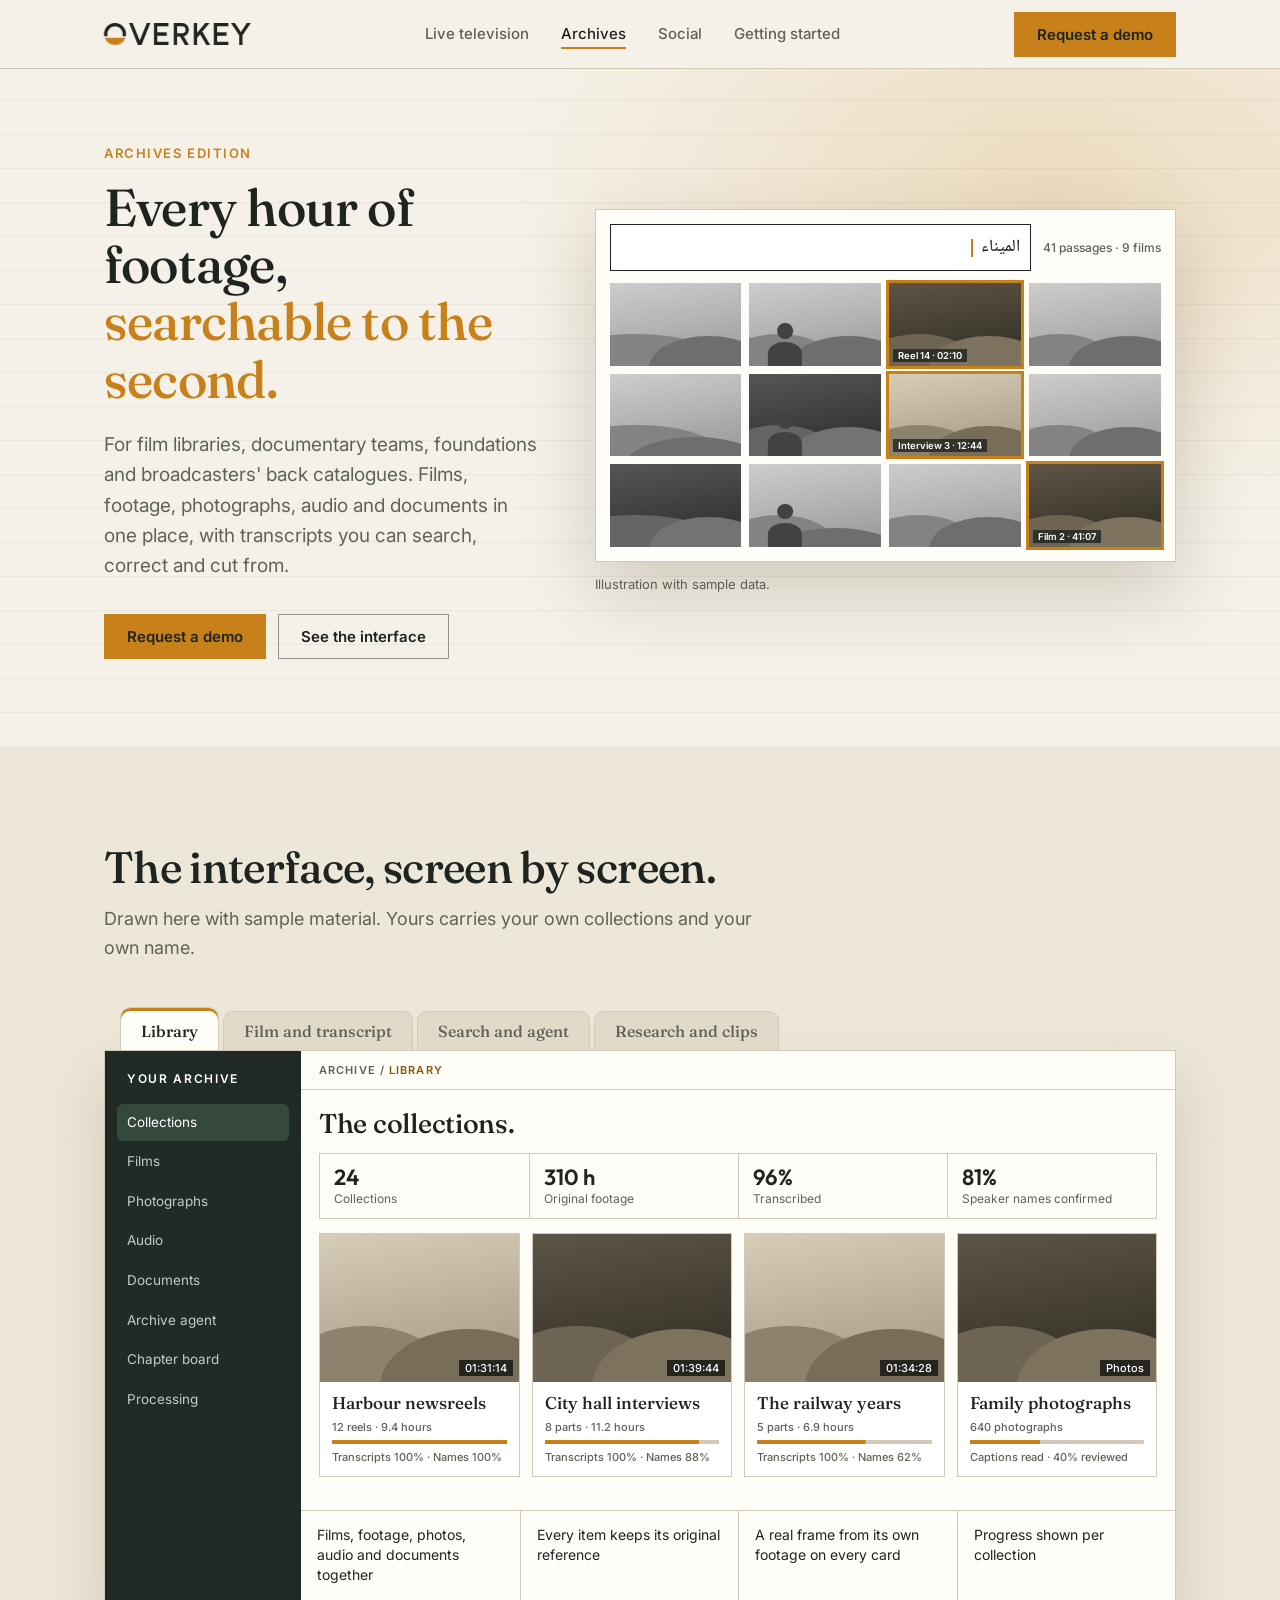
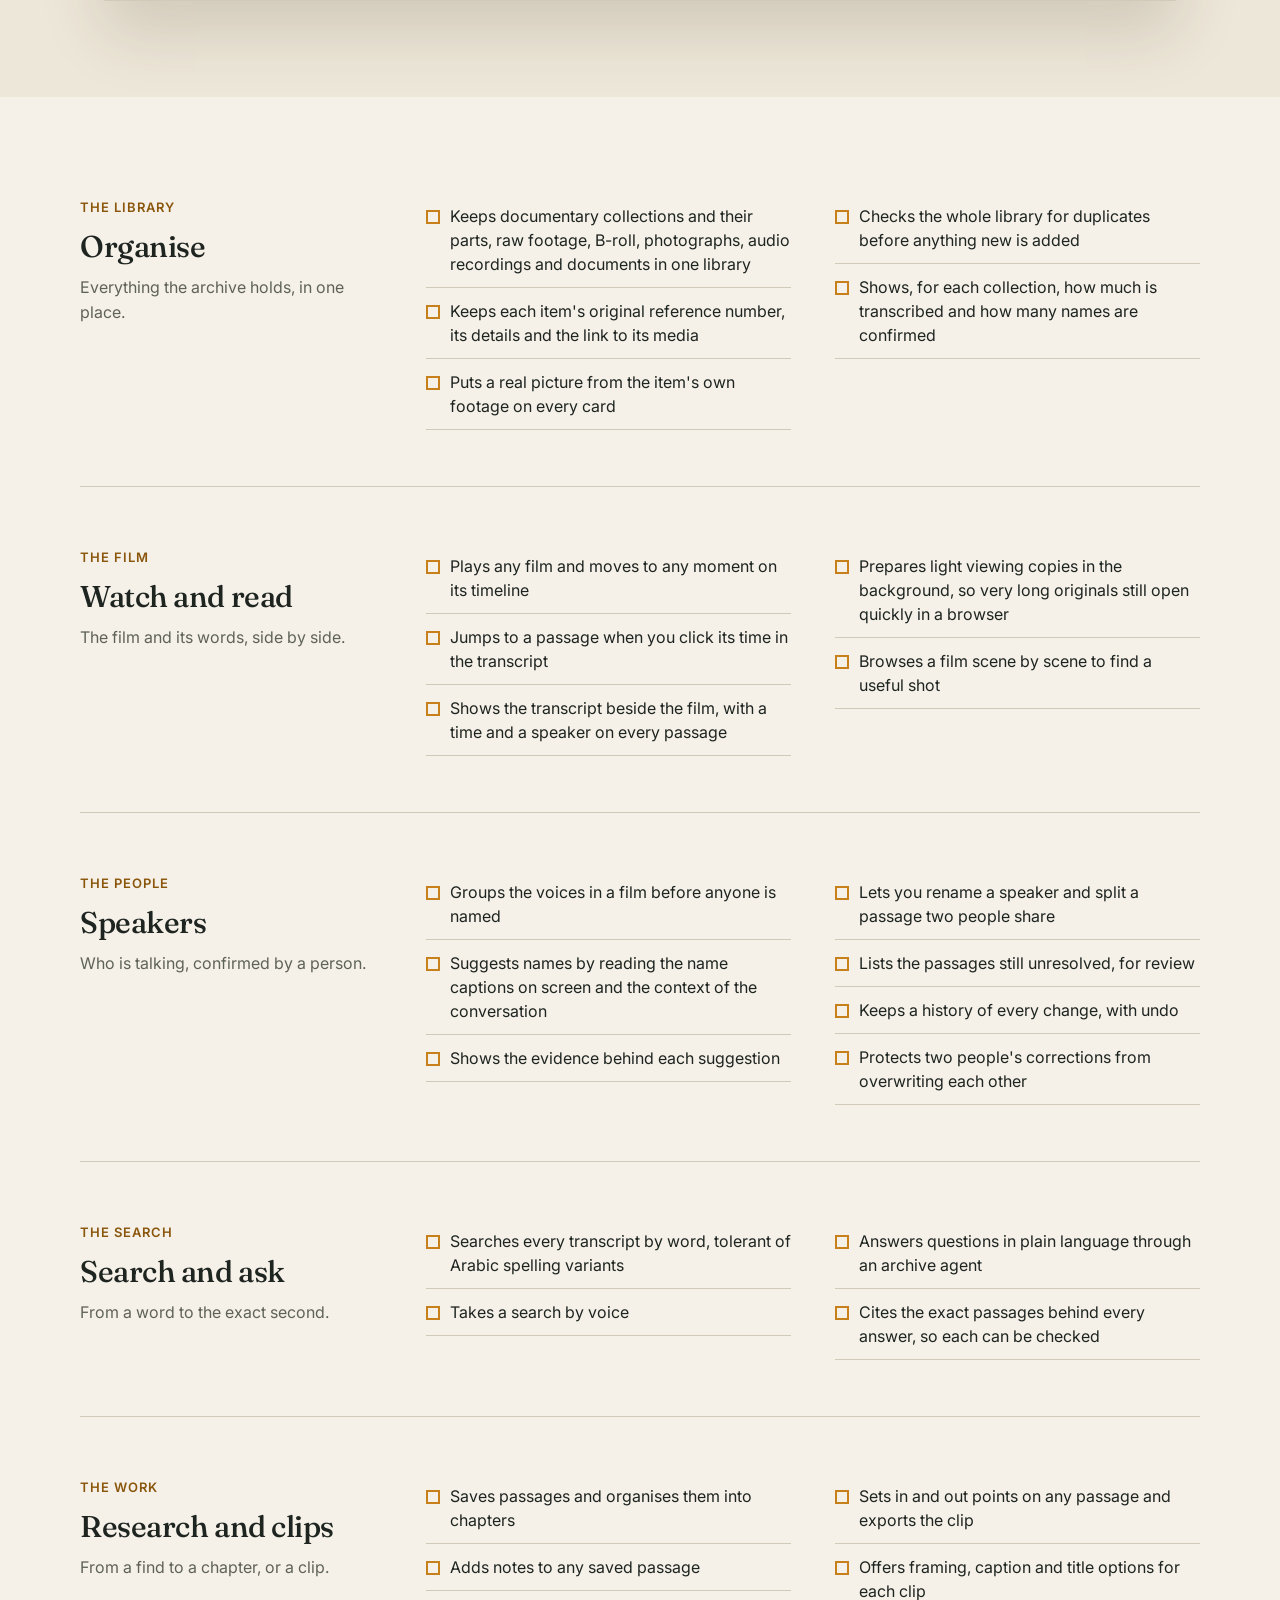
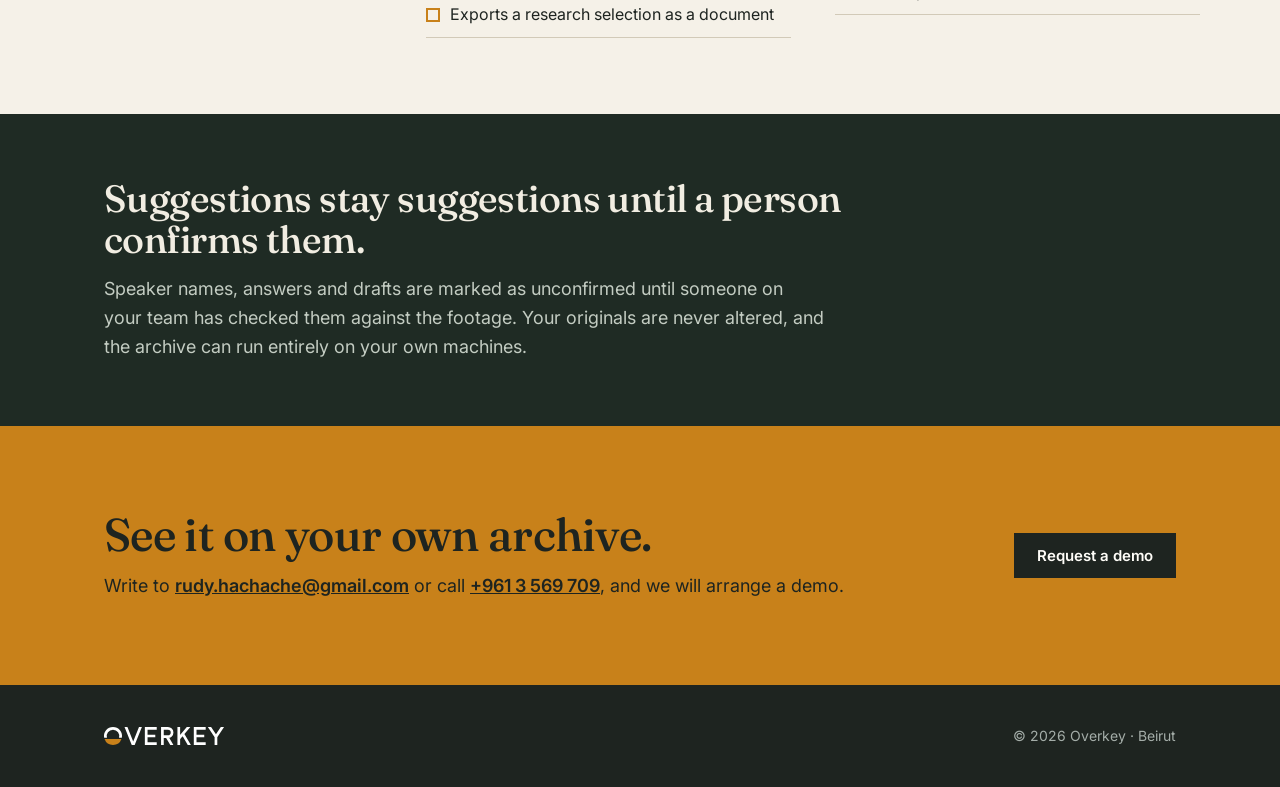
==== commit 5ecdd506: "Three worlds: each edition gets its own colour, type, shapes and motion Co-Authored-By: Claude Fable" ====
--- a/archives.html
+++ b/archives.html
@@ -18,11 +18,12 @@
 <link rel="apple-touch-icon" href="assets/apple-touch-icon.png">
 <link rel="preconnect" href="https://fonts.googleapis.com">
 <link rel="preconnect" href="https://fonts.gstatic.com" crossorigin>
-<link href="https://fonts.googleapis.com/css2?family=IBM+Plex+Sans+Arabic:wght@400;500;600&family=Inter:wght@400;500;600&family=Outfit:wght@500;600&display=swap" rel="stylesheet">
+<link href="https://fonts.googleapis.com/css2?family=Fraunces:opsz,wght@9..144,500;9..144,600&family=IBM+Plex+Sans+Arabic:wght@400;500;600;700&family=Inter:wght@400;500;600&family=Noto+Naskh+Arabic:wght@400;600&family=Outfit:wght@500;600;800&display=swap" rel="stylesheet">
 <link rel="stylesheet" href="assets/main.css">
 <link rel="stylesheet" href="assets/platform.css">
+<link rel="stylesheet" href="assets/worlds.css">
 </head>
-<body>
+<body class="t-arch">
 <header class="nav">
   <div class="wrap">
     <a class="logo" href="index.html" aria-label="Overkey"><svg viewBox="0 0 667 100" role="img" aria-label="Overkey"><path class="lg-ring" fill="#fff" d="M1.01,60 A50,50 0 1 1 98.99,60 H83.54 A35,35 0 1 0 16.46,60 Z"/><path class="lg-strap" fill="#14D06C" d="M2.98,67 H97.02 A50,50 0 0 1 2.98,67 Z"/><path class="lg-let" fill="#fff" d="M130.2,0 L162.3,79.88 L194.4,0 L210.56,0 L170.38,100 L154.22,100 L114.04,0 Z M227,0 H293 V15 H242 V42.5 H285 V57.5 H242 V85 H293 V100 H227 Z M317,0 H355 A30.75,30.75 0 0 1 355,61.5 H332 V100 H317 Z M332,15 V46.5 H355 A15.75,15.75 0 0 0 355,15 Z M356.47,50.21 L385.66,100 L368.27,100 L343.53,57.79 Z M408,0 L423,0 L423,100 L408,100 Z M415.5,53.31 L460.16,0 L479.73,0 L415.5,76.67 Z M444.48,34.23 L482.7,100 L465.35,100 L431.52,41.77 Z M499,0 H565 V15 H514 V42.5 H557 V57.5 H514 V85 H565 V100 H499 Z M595.01,0 L622,40.48 L648.99,0 L667.01,0 L622,67.52 L576.99,0 Z M614.5,50 L629.5,50 L629.5,100 L614.5,100 Z"/></svg></a>
@@ -50,20 +51,13 @@
       </div>
     </div>
     <div class="rv" style="--d:.2s">
-      <div class="scene sc-arch on" data-hold="800,1300,1000,1200,1500,700,4200" role="img" aria-label="Animation: a word is searched across an archive, a passage opens at its second in the film, and is saved to a chapter">
-        <div class="app-bar"><b>Archive</b><span class="clock">310 hours · 24 collections</span><span class="who"><i class="on">Search</i><i>Ask the archive</i></span></div>
-        <div class="app-body">
-          <div class="aq">
-            <div class="qbox"><span class="typed">الميناء</span><span class="caret"></span></div>
-            <div class="res" style="--k:0"><span class="th"><i class="hills"></i></span><span class="u-t">Reel 14 · 02:10</span><span class="u-ar" dir="rtl">افتُتح <mark>الميناء</mark> الجديد في ذلك الصيف.</span></div>
-            <div class="res pick" style="--k:1"><span class="th"><i class="hills"></i></span><span class="u-t">Interview 3 · 12:44</span><span class="u-ar" dir="rtl">كنّا ننزل على <mark>الميناء</mark> كل يوم الصبح.</span></div>
-            <div class="res" style="--k:2"><span class="th"><i class="hills"></i></span><span class="u-t">Film 2 · 41:07</span><span class="u-ar" dir="rtl"><mark>الميناء</mark> غيّر وجه المدينة كلّها.</span></div>
-          </div>
-          <div class="av">
-            <div class="pgm"><i class="hills"></i><span class="tc">Interview 3 · 00:12:44</span></div>
-            <div class="pass"><div class="row"><span class="chip ok" dir="rtl">سليم خوري</span><span class="chip line">Name confirmed</span></div><p dir="rtl">كنّا ننزل على الميناء كل يوم الصبح، والبواخر كانت تعبّي المرفأ.</p></div>
-            <div class="act"><span class="btn key save">Save to chapter</span><span class="saved">Saved · Chapter 1</span></div>
-          </div>
+      <div class="scene sc-wall on" data-world="arch" data-hold="700,1300,1400,1500,700,4200" role="img" aria-label="Animation: a word is searched across a wall of archive footage, the matching films light up, one passage opens with its speaker named, and it is saved to a chapter">
+        <div class="wall-top"><div class="qbox lite"><span class="typed">الميناء</span><span class="caret"></span></div><span class="hits">41 passages · 9 films</span></div>
+        <div class="frames"><div class="fr"><i class="hills"></i><span></span></div><div class="fr"><i class="hills"></i><div class="fig a"><i></i><i></i></div><span></span></div><div class="fr m"><i class="hills"></i><span>Reel 14 · 02:10</span></div><div class="fr"><i class="hills"></i><span></span></div><div class="fr"><i class="hills"></i><span></span></div><div class="fr"><i class="hills"></i><div class="fig a"><i></i><i></i></div><span></span></div><div class="fr m pick"><i class="hills"></i><span>Interview 3 · 12:44</span></div><div class="fr"><i class="hills"></i><span></span></div><div class="fr"><i class="hills"></i><span></span></div><div class="fr"><i class="hills"></i><div class="fig a"><i></i><i></i></div><span></span></div><div class="fr"><i class="hills"></i><span></span></div><div class="fr m"><i class="hills"></i><span>Film 2 · 41:07</span></div></div>
+        <div class="pcard">
+          <div class="row"><span class="chip ok" dir="rtl">سليم خوري</span><span class="chip line">Name confirmed</span><span class="u-t">Interview 3 · 00:12:44</span></div>
+          <p dir="rtl">كنّا ننزل على الميناء كل يوم الصبح، والبواخر كانت تعبّي المرفأ.</p>
+          <div class="act"><span class="btn key save">Save to chapter</span><span class="saved">Saved · Chapter 1</span></div>
         </div>
       </div>
       <p class="note">Illustration with sample data.</p>
@@ -75,7 +69,7 @@
   <div class="wrap">
     <div class="head rv">
       <h2>The interface, screen by screen.</h2>
-      <p>Drawn here in a neutral look with sample material. Yours carries your own collections and your own name.</p>
+      <p>Drawn here with sample material. Yours carries your own collections and your own name.</p>
     </div>
     <div class="rv">
       <div class="tabs" role="tablist" aria-label="Archive screens">
@@ -85,90 +79,96 @@
         <button type="button" role="tab" data-tab="res">Research and clips</button>
       </div>
       <div class="win">
-        <div class="win-bar"><i></i><i></i><i></i><b id="win-title">Library</b><span>Sample data</span></div>
-
-        <div class="panel" data-tab="lib">
-          <div class="pbody p-lib"><div>
-            <div class="kpis"><div><b>24</b>Collections</div><div><b>310 h</b>Original footage</div><div><b>96%</b>Transcribed</div><div><b>81%</b>Speaker names confirmed</div></div>
-            <div class="cards4">
-              <div class="acard pop" style="--k:0"><div class="th"><i class="hills"></i><span class="u-t">01:31:14</span></div><div class="bd"><b>Harbour newsreels</b><span class="u-t">12 reels · 9.4 hours</span><div class="pbar" style="--w:1;--k:0"></div><span class="u-t">Transcripts 100% · Names 100%</span></div></div>
-              <div class="acard pop" style="--k:1"><div class="th"><i class="hills"></i><span class="u-t">01:39:44</span></div><div class="bd"><b>City hall interviews</b><span class="u-t">8 parts · 11.2 hours</span><div class="pbar" style="--w:0.88;--k:1"></div><span class="u-t">Transcripts 100% · Names 88%</span></div></div>
-              <div class="acard pop" style="--k:2"><div class="th"><i class="hills"></i><span class="u-t">01:34:28</span></div><div class="bd"><b>The railway years</b><span class="u-t">5 parts · 6.9 hours</span><div class="pbar" style="--w:0.62;--k:2"></div><span class="u-t">Transcripts 100% · Names 62%</span></div></div>
-              <div class="acard pop" style="--k:3"><div class="th"><i class="hills"></i><span class="u-t">Photos</span></div><div class="bd"><b>Family photographs</b><span class="u-t">640 photographs</span><div class="pbar" style="--w:0.4;--k:3"></div><span class="u-t">Captions read · 40% reviewed</span></div></div>
+        <div class="aside"><b>Your archive</b><span data-for="lib">Collections</span><span data-for="film">Films</span><span>Photographs</span><span>Audio</span><span>Documents</span><span data-for="ask">Archive agent</span><span data-for="res">Chapter board</span><span>Processing</span></div>
+        <div>
+          <div class="crumb">Archive / <em id="win-title">Library</em></div>
+
+          <div class="panel" data-tab="lib">
+            <div class="pbody p-lib"><div>
+              <h4 class="ptitle">The collections.</h4>
+              <div class="kpis"><div><b>24</b>Collections</div><div><b>310 h</b>Original footage</div><div><b>96%</b>Transcribed</div><div><b>81%</b>Speaker names confirmed</div></div>
+              <div class="cards4">
+                <div class="acard pop" style="--k:0"><div class="th"><i class="hills"></i><span class="u-t">01:31:14</span></div><div class="bd"><b>Harbour newsreels</b><span class="u-t">12 reels · 9.4 hours</span><div class="pbar" style="--w:1;--k:0"></div><span class="u-t">Transcripts 100% · Names 100%</span></div></div>
+                <div class="acard pop" style="--k:1"><div class="th"><i class="hills"></i><span class="u-t">01:39:44</span></div><div class="bd"><b>City hall interviews</b><span class="u-t">8 parts · 11.2 hours</span><div class="pbar" style="--w:0.88;--k:1"></div><span class="u-t">Transcripts 100% · Names 88%</span></div></div>
+                <div class="acard pop" style="--k:2"><div class="th"><i class="hills"></i><span class="u-t">01:34:28</span></div><div class="bd"><b>The railway years</b><span class="u-t">5 parts · 6.9 hours</span><div class="pbar" style="--w:0.62;--k:2"></div><span class="u-t">Transcripts 100% · Names 62%</span></div></div>
+                <div class="acard pop" style="--k:3"><div class="th"><i class="hills"></i><span class="u-t">Photos</span></div><div class="bd"><b>Family photographs</b><span class="u-t">640 photographs</span><div class="pbar" style="--w:0.4;--k:3"></div><span class="u-t">Captions read · 40% reviewed</span></div></div>
+              </div>
+            </div></div>
+            <div class="pts"><span>Films, footage, photos, audio and documents together</span><span>Every item keeps its original reference</span><span>A real frame from its own footage on every card</span><span>Progress shown per collection</span></div>
+          </div>
+
+          <div class="panel" data-tab="film">
+            <div class="pbody p-film">
+              <div>
+                <h4 class="ptitle">Interview 3.</h4>
+                <div class="vid"><i class="hills"></i><span class="tc">Interview 3 · 00:12:44</span></div>
+                <div class="tl2"><div class="range" style="left:38%;width:9%"></div><div class="ph2" style="left:41%"></div></div>
+                <div class="row" style="margin-top:8px"><span class="u-t">00:12:44 of 01:39:44</span><span class="u-btn" style="margin-left:auto">Go to time</span></div>
+              </div>
+              <div>
+                <div class="u-h">Transcript</div>
+                <div class="ln act-ln" style="--k:0"><span class="u-t">12:31</span><span class="sp" dir="rtl">سليم خوري</span><span class="u-ar" dir="rtl">أنا خلقت بهالحيّ، حدّ البحر.</span></div>
+                <div class="ln act-ln" style="--k:1"><span class="u-t">12:44</span><span class="sp" dir="rtl">سليم خوري</span><span class="u-ar" dir="rtl">كنّا ننزل على الميناء كل يوم الصبح.</span></div>
+                <div class="ln act-ln" style="--k:2"><span class="u-t">12:58</span><span class="sp" dir="rtl">المحاوِر</span><span class="u-ar" dir="rtl">وشو كان يوصل بهالبواخر؟</span></div>
+                <div class="ln act-ln" style="--k:3"><span class="u-t">13:06</span><span class="sp">Voice 3</span><span class="u-ar" dir="rtl">قمح وخشب، وأوقات مسافرين.</span></div>
+                <div class="u-box pop" style="--k:4;margin-top:12px">
+                  <div class="u-h">Who is Voice 3?</div>
+                  <div class="row"><span class="chip line">Name caption read at 00:10:57</span><span class="u-btn go pulse-btn" dir="rtl">تأكيد: سليم خوري</span><span class="u-btn">Other name</span><span class="u-btn">Split passage</span></div>
+                </div>
+              </div>
             </div>
-          </div></div>
-          <div class="pts"><span>Films, footage, photos, audio and documents together</span><span>Every item keeps its original reference</span><span>A real frame from its own footage on every card</span><span>Progress shown per collection</span></div>
-        </div>
-
-        <div class="panel" data-tab="film">
-          <div class="pbody p-film">
-            <div>
-              <div class="vid"><i class="hills"></i><span class="tc">Interview 3 · 00:12:44</span></div>
-              <div class="tl2"><div class="range" style="left:38%;width:9%"></div><div class="ph" style="animation:none;left:41%"></div></div>
-              <div class="row" style="margin-top:8px"><span class="u-t">00:12:44 of 01:39:44</span><span class="u-btn" style="margin-left:auto">Go to time</span></div>
+            <div class="pts"><span>Click a time in the transcript to jump there</span><span>Long films open quickly in the browser</span><span>Names suggested from on-screen captions and context</span><span>Rename, split and review, with full history</span></div>
+          </div>
+
+          <div class="panel" data-tab="ask">
+            <div class="pbody p-ask">
+              <div>
+                <h4 class="ptitle">Search the archive.</h4>
+                <div class="search"><span class="typed" dir="rtl">الميناء</span><span class="caret"></span><span class="u-t pop" style="--k:6">41 passages · 9 films</span></div>
+                <div style="margin-top:6px">
+                  <div class="u-row pop" style="--k:7"><span class="play"></span><span class="u-t">Reel 14 · 02:10</span><span class="u-ar" dir="rtl">افتُتح <mark>الميناء</mark> الجديد في ذلك الصيف.</span><span class="u-btn">Save</span></div>
+                  <div class="u-row pop" style="--k:8"><span class="play"></span><span class="u-t">Interview 3 · 12:44</span><span class="u-ar" dir="rtl">كنّا ننزل على <mark>الميناء</mark> كل يوم الصبح.</span><span class="u-btn">Save</span></div>
+                  <div class="u-row pop" style="--k:9"><span class="play"></span><span class="u-t">Film 2 · 41:07</span><span class="u-ar" dir="rtl"><mark>الميناء</mark> غيّر وجه المدينة كلّها.</span><span class="u-btn">Save</span></div>
+                </div>
+              </div>
+              <div>
+                <h4 class="ptitle">Ask it.</h4>
+                <div class="agent pop" style="--k:3">
+                  <div class="q" dir="rtl">شو انحكى عن افتتاح الميناء؟</div>
+                  <div class="a" dir="rtl">بحسب شهادة سليم خوري، افتُتح الميناء الجديد في صيف 1962، والنشرة المصوّرة رقم 14 تذكر التاريخ نفسه.</div>
+                  <div class="row" style="margin-top:10px"><span class="chip">Interview 3 · 12:44</span><span class="chip">Reel 14 · 02:10</span></div>
+                </div>
+                <p class="u-t" style="margin-top:8px;white-space:normal">Every answer lists the passages it rests on, so it can be checked.</p>
+              </div>
             </div>
-            <div>
-              <div class="u-h">Transcript</div>
-              <div class="ln act-ln" style="--k:0"><span class="u-t">12:31</span><span class="sp" dir="rtl">سليم خوري</span><span class="u-ar" dir="rtl">أنا خلقت بهالحيّ، حدّ البحر.</span></div>
-              <div class="ln act-ln" style="--k:1"><span class="u-t">12:44</span><span class="sp" dir="rtl">سليم خوري</span><span class="u-ar" dir="rtl">كنّا ننزل على الميناء كل يوم الصبح.</span></div>
-              <div class="ln act-ln" style="--k:2"><span class="u-t">12:58</span><span class="sp" dir="rtl">المحاوِر</span><span class="u-ar" dir="rtl">وشو كان يوصل بهالبواخر؟</span></div>
-              <div class="ln act-ln" style="--k:3"><span class="u-t">13:06</span><span class="sp">Voice 3</span><span class="u-ar" dir="rtl">قمح وخشب، وأوقات مسافرين.</span></div>
-              <div class="u-box pop" style="--k:4;margin-top:12px">
-                <div class="u-h">Who is Voice 3?</div>
-                <div class="row"><span class="chip line">Name caption read at 00:10:57</span><span class="u-btn go pulse-btn" dir="rtl">تأكيد: سليم خوري</span><span class="u-btn">Other name</span><span class="u-btn">Split passage</span></div>
+            <div class="pts"><span>Word search that tolerates Arabic spelling variants</span><span>Search by voice</span><span>Questions answered in plain language</span><span>Each answer cites its exact passages</span></div>
+          </div>
+
+          <div class="panel" data-tab="res">
+            <div class="pbody p-res">
+              <div>
+                <h4 class="ptitle">Chapter board.</h4>
+                <div class="board">
+                  <div class="chap"><b>1 · The harbour</b>
+                    <div class="u-box pop" style="--k:1"><div class="u-ar" dir="rtl">كنّا ننزل على الميناء كل يوم الصبح.</div><div class="u-t" style="margin-top:5px">Interview 3 · 12:44</div></div>
+                    <div class="u-box pop" style="--k:2"><div class="u-ar" dir="rtl">افتُتح الميناء الجديد في ذلك الصيف.</div><div class="u-t" style="margin-top:5px">Reel 14 · 02:10 · note added</div></div>
+                  </div>
+                  <div class="chap"><b>2 · The railway</b>
+                    <div class="u-box pop" style="--k:3"><div class="u-ar" dir="rtl">آخر قطار مرق من هون سنة 1975.</div><div class="u-t" style="margin-top:5px">Film 2 · 18:53</div></div>
+                    <span class="u-btn" style="justify-self:start">+ Add passage</span>
+                  </div>
+                </div>
+                <div class="row" style="margin-top:12px"><span class="u-btn k">Export research</span></div>
+              </div>
+              <div>
+                <h4 class="ptitle">Cut a clip.</h4>
+                <div class="vid"><i class="hills"></i><div class="crop"><b dir="rtl">كنّا ننزل على <mark>الميناء</mark></b></div></div>
+                <div class="tl2"><div class="range"></div><div class="ph2 run"></div></div>
+                <div class="row" style="margin-top:10px"><span class="seg"><span>16:9</span><span class="on">9:16</span></span><span class="u-t">In 12:41.20 · Out 13:09.00</span><span class="u-btn go pulse-btn" style="margin-left:auto;padding:6px 14px">Export</span></div>
               </div>
             </div>
-          </div>
-          <div class="pts"><span>Click a time in the transcript to jump there</span><span>Long films open quickly in the browser</span><span>Names suggested from on-screen captions and context</span><span>Rename, split and review, with full history</span></div>
-        </div>
-
-        <div class="panel" data-tab="ask">
-          <div class="pbody p-ask">
-            <div>
-              <div class="search"><span class="typed" dir="rtl">الميناء</span><span class="caret"></span><span class="u-t pop" style="--k:6">41 passages · 9 films</span></div>
-              <div style="margin-top:6px">
-                <div class="u-row pop" style="--k:7"><span class="play"></span><span class="u-t">Reel 14 · 02:10</span><span class="u-ar" dir="rtl">افتُتح <mark>الميناء</mark> الجديد في ذلك الصيف.</span><span class="u-btn">Save</span></div>
-                <div class="u-row pop" style="--k:8"><span class="play"></span><span class="u-t">Interview 3 · 12:44</span><span class="u-ar" dir="rtl">كنّا ننزل على <mark>الميناء</mark> كل يوم الصبح.</span><span class="u-btn">Save</span></div>
-                <div class="u-row pop" style="--k:9"><span class="play"></span><span class="u-t">Film 2 · 41:07</span><span class="u-ar" dir="rtl"><mark>الميناء</mark> غيّر وجه المدينة كلّها.</span><span class="u-btn">Save</span></div>
-              </div>
-            </div>
-            <div>
-              <div class="u-h">Archive agent</div>
-              <div class="agent pop" style="--k:3">
-                <div class="q" dir="rtl">شو انحكى عن افتتاح الميناء؟</div>
-                <div class="a" dir="rtl">بحسب شهادة سليم خوري، افتُتح الميناء الجديد في صيف 1962، والنشرة المصوّرة رقم 14 تذكر التاريخ نفسه.</div>
-                <div class="row" style="margin-top:10px"><span class="chip">Interview 3 · 12:44</span><span class="chip">Reel 14 · 02:10</span></div>
-              </div>
-              <p class="u-t" style="margin-top:8px;white-space:normal">Every answer lists the passages it rests on, so it can be checked.</p>
-            </div>
-          </div>
-          <div class="pts"><span>Word search that tolerates Arabic spelling variants</span><span>Search by voice</span><span>Questions answered in plain language</span><span>Each answer cites its exact passages</span></div>
-        </div>
-
-        <div class="panel" data-tab="res">
-          <div class="pbody p-res">
-            <div>
-              <div class="u-h">Chapter board</div>
-              <div class="board">
-                <div class="chap"><b>1 · The harbour</b>
-                  <div class="u-box pop" style="--k:1"><div class="u-ar" dir="rtl">كنّا ننزل على الميناء كل يوم الصبح.</div><div class="u-t" style="margin-top:5px">Interview 3 · 12:44</div></div>
-                  <div class="u-box pop" style="--k:2"><div class="u-ar" dir="rtl">افتُتح الميناء الجديد في ذلك الصيف.</div><div class="u-t" style="margin-top:5px">Reel 14 · 02:10 · note added</div></div>
-                </div>
-                <div class="chap"><b>2 · The railway</b>
-                  <div class="u-box pop" style="--k:3"><div class="u-ar" dir="rtl">آخر قطار مرق من هون سنة 1975.</div><div class="u-t" style="margin-top:5px">Film 2 · 18:53</div></div>
-                  <span class="u-btn" style="justify-self:start">+ Add passage</span>
-                </div>
-              </div>
-              <div class="row" style="margin-top:12px"><span class="u-btn k">Export research</span></div>
-            </div>
-            <div>
-              <div class="u-h">Clip export</div>
-              <div class="vid"><i class="hills"></i><div class="crop"><b dir="rtl">كنّا ننزل على <mark>الميناء</mark></b></div></div>
-              <div class="tl2"><div class="range"></div><div class="ph"></div></div>
-              <div class="row" style="margin-top:10px"><span class="seg"><span>16:9</span><span class="on">9:16</span></span><span class="u-t">In 12:41.20 · Out 13:09.00</span><span class="u-btn go pulse-btn" style="margin-left:auto;padding:6px 14px">Export</span></div>
-            </div>
-          </div>
-          <div class="pts"><span>Save passages and sort them into chapters</span><span>Notes on any saved passage</span><span>Export a research selection as a document</span><span>Cut a clip with framing, captions and a title</span></div>
+            <div class="pts"><span>Save passages and sort them into chapters</span><span>Notes on any saved passage</span><span>Export a research selection as a document</span><span>Cut a clip with framing, captions and a title</span></div>
+          </div>
         </div>
       </div>
     </div>
@@ -270,7 +270,7 @@
 
 <footer>
   <div class="wrap">
-    <img src="assets/overkey-logo-reversed.svg" alt="Overkey">
+    <span class="logo still"><svg viewBox="0 0 667 100" role="img" aria-label="Overkey"><path class="lg-ring" fill="#fff" d="M1.01,60 A50,50 0 1 1 98.99,60 H83.54 A35,35 0 1 0 16.46,60 Z"/><path class="lg-strap" fill="#14D06C" d="M2.98,67 H97.02 A50,50 0 0 1 2.98,67 Z"/><path class="lg-let" fill="#fff" d="M130.2,0 L162.3,79.88 L194.4,0 L210.56,0 L170.38,100 L154.22,100 L114.04,0 Z M227,0 H293 V15 H242 V42.5 H285 V57.5 H242 V85 H293 V100 H227 Z M317,0 H355 A30.75,30.75 0 0 1 355,61.5 H332 V100 H317 Z M332,15 V46.5 H355 A15.75,15.75 0 0 0 355,15 Z M356.47,50.21 L385.66,100 L368.27,100 L343.53,57.79 Z M408,0 L423,0 L423,100 L408,100 Z M415.5,53.31 L460.16,0 L479.73,0 L415.5,76.67 Z M444.48,34.23 L482.7,100 L465.35,100 L431.52,41.77 Z M499,0 H565 V15 H514 V42.5 H557 V57.5 H514 V85 H565 V100 H499 Z M595.01,0 L622,40.48 L648.99,0 L667.01,0 L622,67.52 L576.99,0 Z M614.5,50 L629.5,50 L629.5,100 L614.5,100 Z"/></svg></span>
     <span>© 2026 Overkey · Beirut</span>
   </div>
 </footer>
--- a/assets/worlds.css
+++ b/assets/worlds.css
@@ -0,0 +1,241 @@
+/* Overkey — three worlds. One brand, one logo; each edition has its own colour, type, shapes and motion.
+   tv   = dark control room, green, squared            (the default, main.css)
+   arch = warm paper, amber, serif, folder tabs, calm  (.t-arch on <body>, or data-world="arch")
+   soc  = violet, heavy type, pills and phones, bouncy (.t-soc on <body>, or data-world="soc")
+   Loaded last. */
+.t-arch, .hero[data-world="arch"], .nav[data-world="arch"], .w-arch { --green: #C8811A; --green-deep: #8A560C; --tint: #FBF0DC; --tint2: #F6DFB4; --ar: "Noto Naskh Arabic", "IBM Plex Sans Arabic", serif; }
+.t-soc, .hero[data-world="soc"], .nav[data-world="soc"], .w-soc { --green: #7C5CFF; --green-deep: #5B3FE0; --tint: #EFEAFF; --tint2: #DDD3FF; }
+.lg-strap { fill: var(--green); transition: fill 0.6s; }
+.logo.still path { animation: none; }
+footer .logo svg { height: 18px; }
+
+/* accents that were fixed to green follow the world */
+.u-ar mark { background: var(--tint2, #C9F5DC); }
+@keyframes actLn { 0%, 24% { background: var(--tint, #E8FAF0); box-shadow: inset 3px 0 0 var(--green); } 26%, 100% { background: transparent; box-shadow: none; } }
+@keyframes hl { 0%, 31% { background: var(--tint, #E8FAF0); box-shadow: inset 3px 0 0 var(--green); } 33%, 100% { background: transparent; box-shadow: none; } }
+@keyframes ring { 0% { box-shadow: 0 0 0 0 color-mix(in srgb, var(--green) 55%, transparent); } 80%, 100% { box-shadow: 0 0 0 9px transparent; } }
+@keyframes pulse { 0% { box-shadow: 0 0 0 0 color-mix(in srgb, var(--green) 60%, transparent); } 70%, 100% { box-shadow: 0 0 0 9px transparent; } }
+
+/* ---------- the hero changes world ---------- */
+.hero { position: relative; --hf: #fff; --hm: var(--on-ink-mute); --hl: var(--panel-line); color: var(--hf); transition: color 0.5s; }
+.hero .wrap { position: relative; z-index: 1; }
+.hero::before, .hero::after { content: ""; position: absolute; inset: 0; opacity: 0; transition: opacity 0.7s ease; pointer-events: none; }
+.hero::before { background: radial-gradient(60% 70% at 82% 18%, rgba(200, 129, 26, 0.2), transparent 70%), repeating-linear-gradient(0deg, rgba(30, 36, 32, 0.05) 0 1px, transparent 1px 34px), #F5F1E8; }
+.hero::after { background: radial-gradient(50% 60% at 88% 12%, rgba(255, 255, 255, 0.24), transparent 70%), linear-gradient(135deg, #1F1158 0%, #5B3FE0 58%, #9B7BFF 100%); }
+.hero[data-world="arch"]::before, .t-arch .hero::before { opacity: 1; }
+.hero[data-world="soc"]::after, .t-soc .hero::after { opacity: 1; }
+.hero[data-world="arch"], .t-arch .hero { --hf: #1E2420; --hm: #5F6258; --hl: #D2CAB8; }
+.hero[data-world="soc"], .t-soc .hero { --green: #D9CCFF; --hf: #fff; --hm: #E2D9FF; --hl: rgba(255, 255, 255, 0.34); }
+.hero .lede, .hero .since, .hero .note { color: var(--hm); transition: color 0.5s; }
+.hero .sub { color: var(--hf); }
+.hero h1 { transition: letter-spacing 0.4s; }
+.hero[data-world="arch"] h1, .hero[data-world="arch"] .sub { font-family: Fraunces, Georgia, serif; font-weight: 500; letter-spacing: -0.015em; }
+.hero[data-world="soc"] h1 { font-weight: 800; letter-spacing: -0.035em; }
+.hero[data-world="arch"] .btn.ghost.inv, .t-arch .hero .btn.ghost.inv { color: #1E2420; border-color: rgba(30, 36, 32, 0.45); }
+.scene-tabs button { border-color: var(--hl); color: var(--hm); }
+.scene-tabs button:hover { color: var(--hf); border-color: var(--hf); }
+.stagebox { min-height: 428px; display: flex; flex-direction: column; justify-content: center; }
+
+/* ---------- archive scene: a wall of footage, searched ---------- */
+.sc-wall { position: relative; overflow: hidden; background: #FFFDF8; border: 1px solid #D2CAB8; box-shadow: 0 30px 70px rgba(60, 45, 20, 0.2); padding: 14px; color: #1E2420; }
+.wall-top { display: flex; align-items: center; gap: 12px; margin-bottom: 12px; }
+.qbox.lite { flex: 1; border: 1.5px solid #1E2420; background: #fff; }
+.qbox.lite .typed { color: #1E2420; font-size: 17px; }
+.hits { font: 500 12px Inter, sans-serif; color: #5F6258; opacity: 0; transition: opacity 0.4s; white-space: nowrap; }
+.s2 .hits { opacity: 1; }
+.frames { display: grid; grid-template-columns: repeat(4, minmax(0, 1fr)); gap: 8px; }
+.fr { position: relative; aspect-ratio: 16 / 10; overflow: hidden; background: linear-gradient(170deg, #D6CDB9, #A2977F); --l1: #8D826C; --l2: #776D59; transition: opacity 0.6s, filter 0.6s, transform 0.6s var(--ease), box-shadow 0.4s; }
+.fr:nth-child(3n) { background: linear-gradient(170deg, #5D5546, #2F2B22); --l1: #6D6452; --l2: #7C725E; }
+.fr:nth-child(4n + 1) .hills::before { left: -45%; right: 15%; }
+.fr:nth-child(5n) .hills::after { left: 10%; bottom: -55%; }
+.fr span { position: absolute; left: 4px; bottom: 4px; z-index: 2; font: 600 9.5px Inter, sans-serif; background: rgba(30, 36, 32, 0.8); color: #fff; padding: 1px 5px; opacity: 0; transition: opacity 0.4s; }
+.s2 .fr:not(.m) { opacity: 0.28; filter: grayscale(1); }
+.s2 .fr.m, .ed .fr.m { box-shadow: 0 0 0 3px var(--green); }
+.s2 .fr.m span, .ed .fr.m span { opacity: 1; }
+.s3 .fr.pick { transform: scale(1.07); box-shadow: 0 0 0 3px var(--green), 0 14px 30px rgba(60, 45, 20, 0.4); z-index: 3; }
+.pcard { position: absolute; left: 14px; right: 14px; bottom: 14px; z-index: 4; background: #1F2B24; color: #F1EDE2; padding: 14px 16px; transform: translateY(125%); transition: transform 0.8s var(--ease); }
+.s3 .pcard { transform: none; }
+.pcard p { font: 400 16px/1.7 var(--ar); text-align: right; margin: 8px 0 10px; }
+.pcard .chip.line { color: #C9D0C6; border-color: #4A5A50; }
+.pcard .u-t { color: #A9B3A8; margin-left: auto; }
+.sc-wall .save { opacity: 1; }
+.sc-wall.s4 .save { transform: scale(0.92); box-shadow: 0 0 0 7px color-mix(in srgb, var(--green) 35%, transparent); }
+.sc-wall.s5 .save { transform: none; box-shadow: none; }
+.sc-wall.s5 .saved { opacity: 1; }
+
+/* ---------- social scene: three phones ---------- */
+.sc-phones { position: relative; min-height: 420px; }
+.phones { display: flex; justify-content: center; align-items: flex-end; height: 388px; }
+.fone { position: relative; width: 150px; aspect-ratio: 9 / 17; flex: none; border-radius: 26px; border: 5px solid #0E0A22; background: linear-gradient(180deg, #3D3466, #16122B); overflow: hidden; box-shadow: 0 30px 60px rgba(10, 5, 40, 0.5); opacity: 0; transform: translateY(70px) scale(0.88); transition: opacity 0.4s, transform 0.75s cubic-bezier(0.34, 1.56, 0.64, 1); }
+.fone.big { width: 182px; z-index: 2; margin: 0 -16px; }
+.fone.p1 { --r: -7deg; --y: 16px; transition-delay: 0.1s; }
+.fone.p3 { --r: 7deg; --y: 16px; transition-delay: 0.2s; }
+.s1 .fone, .ed .fone { opacity: 1; transform: rotate(var(--r, 0deg)) translateY(var(--y, 0px)); }
+.fone .fig, .vthumb .fig, .phoneL .fig { width: 80%; left: 10%; }
+.fone .fig i, .vthumb .fig i, .phoneL .fig i { background: #5C5090; }
+.story { position: absolute; left: 8%; right: 8%; top: 10px; height: 3px; border-radius: 2px; background: rgba(255, 255, 255, 0.3); overflow: hidden; z-index: 2; }
+.story::after { content: ""; position: absolute; inset: 0; background: #fff; transform-origin: left; animation: storyRun 5s linear infinite; }
+@keyframes storyRun { from { transform: scaleX(0); } }
+.cap2 { position: absolute; left: 7%; right: 7%; bottom: 15%; height: 3.4em; z-index: 2; }
+.cap2 span { position: absolute; left: 0; right: 0; bottom: 0; text-align: center; font: 700 14px/1.6 "IBM Plex Sans Arabic", sans-serif; color: #fff; text-shadow: 0 2px 8px #000; opacity: 0; animation: capA 5s infinite; }
+.cap2 span:nth-child(2) { animation-name: capB; }
+@keyframes capA { 0%, 3% { opacity: 0; transform: translateY(8px) scale(0.92); } 8%, 44% { opacity: 1; transform: none; } 48%, 100% { opacity: 0; } }
+@keyframes capB { 0%, 50% { opacity: 0; transform: translateY(8px) scale(0.92); } 55%, 94% { opacity: 1; transform: none; } 98%, 100% { opacity: 0; } }
+.cap2 b { background: #7C5CFF; color: #fff; padding: 0 6px; border-radius: 6px; font-weight: 700; }
+.fone.big .cap2 span, .phoneL .cap2 span { font-size: 16px; }
+.fl { position: absolute; z-index: 3; background: #fff; color: #1B1340; font: 600 12px Inter, sans-serif; padding: 7px 13px; border-radius: 999px; box-shadow: 0 10px 24px rgba(10, 5, 40, 0.35); opacity: 0; transform: scale(0.5); transition: opacity 0.3s, transform 0.55s cubic-bezier(0.34, 1.56, 0.64, 1); }
+.s2 .fl { opacity: 1; transform: none; }
+.fl.f1 { left: 0; top: 13%; }
+.fl.f2 { right: 0; top: 34%; transition-delay: 0.12s; }
+.fl.f3 { left: 4%; bottom: 24%; transition-delay: 0.24s; }
+.toast { position: absolute; left: 50%; bottom: 0; z-index: 4; transform: translate(-50%, 150%); background: #fff; color: #1B1340; border-radius: 18px; padding: 10px 18px; display: flex; gap: 14px; align-items: center; white-space: nowrap; font: 600 13px Inter, sans-serif; box-shadow: 0 16px 40px rgba(10, 5, 40, 0.42); transition: transform 0.7s cubic-bezier(0.34, 1.56, 0.64, 1); }
+.s3 .toast { transform: translate(-50%, 0); }
+.toast span::before { content: "\2713\00a0"; color: #7C5CFF; }
+
+/* ---------- edition cards on the home page, each in its world ---------- */
+.ed.w-arch { background: #FFFDF8; border-color: #D2CAB8; }
+.ed.w-arch .vis { background: repeating-linear-gradient(0deg, rgba(30, 36, 32, 0.05) 0 1px, transparent 1px 30px), #F5F1E8; }
+.ed.w-arch .frames { grid-template-columns: repeat(3, minmax(0, 1fr)); }
+.ed.w-arch .fr:not(.m) { opacity: 0.5; }
+.ed.w-arch h3 { font-family: Fraunces, Georgia, serif; font-weight: 500; }
+.ed.w-arch:hover { border-color: #8A560C; }
+.ed.w-soc { border-radius: 26px; overflow: hidden; border-color: #DDD6F5; }
+.ed.w-soc .vis { background: linear-gradient(135deg, #1F1158, #5B3FE0 60%, #9B7BFF); flex-direction: row; justify-content: center; align-items: flex-end; padding-bottom: 0; overflow: hidden; }
+.ed.w-soc .fone { width: 96px; border-radius: 18px; border-width: 4px; margin-bottom: -34px; }
+.ed.w-soc .fone.big { width: 112px; margin: 0 -10px -24px; }
+.ed.w-soc .cap2 span { font-size: 11px; }
+.ed.w-soc h3 { font-weight: 800; letter-spacing: -0.03em; }
+.ed.w-soc:hover { border-color: #5B3FE0; }
+.ed.w-soc .open { align-self: flex-start; margin-top: auto; background: var(--green); color: #fff; padding: 9px 18px; border-radius: 999px; }
+
+/* ---------- the archives page ---------- */
+.t-arch { background: #F5F1E8; color: #1E2420; --ink: #1E2420; --mist: #EDE7D9; --line: #D2CAB8; --mute: #5F6258; --paper: #FFFDF8; }
+.t-arch h1, .t-arch h2, .t-arch h3 { font-family: Fraunces, Georgia, serif; font-weight: 500; letter-spacing: -0.015em; }
+.t-arch .nav, .t-soc .nav { color: var(--ink); border-color: var(--line); }
+.t-arch .nav { background: rgba(245, 241, 232, 0.93); }
+.t-arch .nav ul a, .t-soc .nav ul a { color: var(--mute); }
+.t-arch .nav ul a:hover, .t-arch .nav ul a.cur, .t-soc .nav ul a:hover, .t-soc .nav ul a.cur { color: var(--ink); }
+.t-arch .logo .lg-ring, .t-arch .logo .lg-let, .t-soc .nav .logo .lg-ring, .t-soc .nav .logo .lg-let { fill: var(--ink); }
+.t-arch footer .logo .lg-ring, .t-arch footer .logo .lg-let { fill: #fff; }
+.t-arch .rv { transition-duration: 1.1s; }
+.t-arch .ui-sec { background: #EDE7D9; }
+.t-arch .tabs { gap: 4px; margin-bottom: 0; padding-left: 16px; position: relative; z-index: 1; align-items: flex-end; }
+.t-arch .tabs button { font: 500 16px Fraunces, Georgia, serif; border: 1px solid var(--line); border-bottom: 0; border-radius: 10px 10px 0 0; background: #E2DAC8; color: var(--mute); padding: 9px 20px; }
+.t-arch .tabs button:hover { transform: none; border-color: var(--line); color: var(--ink); background: #EBE4D4; }
+.t-arch .tabs button.on { background: #FFFDF8; color: var(--ink); padding-top: 13px; box-shadow: inset 0 3px 0 var(--green); }
+.t-arch .win { display: grid; grid-template-columns: 196px minmax(0, 1fr); background: #FFFDF8; box-shadow: 0 30px 60px rgba(60, 45, 20, 0.16); }
+.aside { background: #1F2B24; color: #C3CCC2; padding: 18px 12px; display: flex; flex-direction: column; gap: 2px; font-size: 13.5px; }
+.aside b { font: 600 12px Inter, sans-serif; letter-spacing: 0.14em; text-transform: uppercase; color: #fff; padding: 2px 10px 16px; }
+.aside span { padding: 8px 10px; border-radius: 6px; transition: background 0.4s, color 0.4s; }
+.win[data-cur="lib"] .aside [data-for="lib"], .win[data-cur="film"] .aside [data-for="film"], .win[data-cur="ask"] .aside [data-for="ask"], .win[data-cur="res"] .aside [data-for="res"] { background: #35483C; color: #fff; }
+.crumb { padding: 12px 18px; border-bottom: 1px solid var(--line); font: 600 11px Inter, sans-serif; letter-spacing: 0.1em; text-transform: uppercase; color: var(--mute); }
+.crumb em { font-style: normal; color: var(--green-deep); }
+.ptitle { font: 500 27px/1.15 Fraunces, Georgia, serif; margin: 0 0 14px; letter-spacing: -0.01em; }
+.t-arch .pbody { min-height: 420px; }
+.t-arch .acard { background: #fff; }
+.t-arch .acard b { font: 500 17px/1.3 Fraunces, Georgia, serif; }
+.t-arch .acard .th { background: linear-gradient(170deg, #D6CDB9, #A2977F); --l1: #8D826C; --l2: #776D59; }
+.t-arch .acard:nth-child(2n) .th { background: linear-gradient(170deg, #5D5546, #2F2B22); --l1: #6D6452; --l2: #7C725E; }
+.t-arch .vid { background: linear-gradient(180deg, #5D5546, #2A261E); --l1: #6D6452; --l2: #7C725E; }
+.t-arch .u-ar { font-size: 15.5px; }
+.t-arch .u-btn { border-radius: 3px; }
+.t-arch .ln .sp { background: #EDE7D9; }
+.t-arch .chap { background: #EDE7D9; }
+.t-arch .scroller::after { display: none; }
+.t-arch .band { background: #1F2B24; color: #F1EDE2; }
+.t-arch .band p { color: #C3CCC2; }
+.t-arch .feat li::before { width: 10px; height: 10px; top: 17px; border-radius: 0; background: none; border: 2px solid var(--green); }
+
+/* ---------- the social page ---------- */
+.t-soc { background: #F6F3FF; color: #1B1340; --ink: #1B1340; --mist: #ECE7FF; --line: #DDD6F5; --mute: #5E5780; --ease: cubic-bezier(0.34, 1.4, 0.64, 1); }
+.t-soc h1, .t-soc h2 { font-weight: 800; letter-spacing: -0.035em; }
+.t-soc .hero h1.h-sm { font-size: clamp(38px, 5vw, 66px); line-height: 1.02; }
+.t-soc .nav { background: rgba(255, 255, 255, 0.92); }
+.t-soc .rv { transition-duration: 0.55s; }
+.t-soc .btn { border-radius: 999px; }
+.t-soc .btn.key { color: #fff; }
+.t-soc .btn.key:hover { color: var(--ink); border-color: var(--ink); }
+.t-soc .hero .btn.key { color: var(--ink); }
+.t-soc .ui-sec { background: #ECE7FF; }
+.t-soc .tabs button { border-radius: 999px; padding: 10px 22px; border-color: var(--line); }
+.t-soc .tabs button.on { background: var(--green); border-color: var(--green); color: #fff; }
+.t-soc .win { border: 0; border-radius: 30px; overflow: hidden; box-shadow: 0 30px 70px rgba(60, 40, 160, 0.2); }
+.t-soc .win-bar { display: none; }
+.t-soc .pbody { padding: 26px; min-height: 430px; align-items: center; }
+.t-soc .pts span { border-color: var(--line); }
+.t-soc .pts { border-color: var(--line); }
+.t-soc .u-btn { border-radius: 999px; padding: 5px 13px; border-color: #C9BFF0; }
+.t-soc .u-btn.go { color: #fff; border-color: var(--green); }
+.t-soc .u-btn.k { border-color: var(--ink); }
+.t-soc .chip { border-radius: 999px; }
+.t-soc .capbox { border-radius: 18px; border-color: var(--line); background: #fff; }
+.feed { display: grid; grid-template-columns: repeat(3, minmax(0, 1fr)); gap: 14px; }
+.fpost { background: #fff; border: 1px solid var(--line); border-radius: 22px; padding: 12px; display: grid; grid-template-columns: 78px minmax(0, 1fr); gap: 12px; align-items: start; transition: transform 0.3s var(--ease), box-shadow 0.3s; }
+.fpost:hover { transform: translateY(-5px) rotate(-0.6deg); box-shadow: 0 18px 36px rgba(60, 40, 160, 0.2); }
+.fpost h6 { margin: 0 0 4px; font: 600 15px/1.5 var(--ar); text-align: right; }
+.fpost .row { margin-top: 8px; }
+.vthumb { position: relative; aspect-ratio: 9 / 16; border-radius: 14px; overflow: hidden; background: linear-gradient(180deg, #3D3466, #16122B); }
+.studio { display: grid; grid-template-columns: 220px minmax(0, 1fr); gap: 34px; align-items: center; }
+.phoneL { position: relative; aspect-ratio: 9 / 17; border-radius: 32px; border: 7px solid var(--ink); background: linear-gradient(180deg, #3D3466, #16122B); overflow: hidden; box-shadow: 0 24px 50px rgba(60, 40, 160, 0.32); }
+.phoneL.post { background: #fff; padding: 34px 12px 12px; display: flex; flex-direction: column; gap: 9px; }
+.phoneL.post .who2 { display: flex; align-items: center; gap: 8px; font: 600 12px Inter, sans-serif; }
+.phoneL.post .who2 i { width: 24px; height: 24px; border-radius: 50%; background: var(--green); }
+.phoneL.post .pic { position: relative; aspect-ratio: 4 / 5; border-radius: 14px; overflow: hidden; background: linear-gradient(180deg, #3D3466, #16122B); display: flex; align-items: flex-end; padding: 10px; }
+.phoneL.post .pic b { position: relative; font: 700 15px/1.45 var(--ar); color: #fff; text-align: right; width: 100%; }
+.phoneL.post .pic b mark { background: var(--green); color: #fff; padding: 0 5px; border-radius: 5px; }
+.phoneL.post p { font: 400 11.5px/1.6 var(--ar); text-align: right; color: #1B1340; }
+.ctl { display: grid; gap: 16px; }
+.ctl .u-h { margin-bottom: 8px; }
+.pill-row { display: flex; gap: 8px; flex-wrap: wrap; align-items: center; }
+.pill { border: 1.5px solid var(--line); border-radius: 999px; padding: 7px 16px; font: 600 13px Inter, sans-serif; background: #fff; transition: transform 0.2s var(--ease); }
+.pill:hover { transform: scale(1.06); }
+.pill.on { background: var(--green); border-color: var(--green); color: #fff; }
+.pill[dir="rtl"] { font: 600 14px var(--ar); }
+.pill.cyc { animation: cyc 9s infinite; animation-delay: calc(var(--k) * 3s); }
+@keyframes cyc { 0%, 31% { background: var(--green); border-color: var(--green); color: #fff; transform: scale(1.04); } 33%, 100% { background: #fff; border-color: var(--line); color: inherit; transform: none; } }
+.inp { border: 1.5px solid var(--line); border-radius: 14px; padding: 9px 14px; background: #fff; display: flex; gap: 10px; align-items: center; }
+.inp .u-ar { font-size: 14.5px; }
+.inp + .inp { margin-top: 8px; }
+.t-soc .group h2 { font-weight: 800; letter-spacing: -0.03em; }
+.t-soc .feat li::before { width: 9px; height: 9px; top: 18px; border-radius: 50%; }
+.t-soc .band { background: #1B1340; color: #fff; }
+.t-soc .band p { color: #CFC6F5; }
+.t-soc .contact { color: #fff; }
+.t-soc .contact .btn { background-color: #fff; border-color: #fff; color: var(--ink); background-image: linear-gradient(var(--ink), var(--ink)); }
+.t-soc .contact .btn:hover { color: #fff; border-color: var(--ink); }
+
+@media (max-width: 900px) {
+  .t-arch .nav ul { background: #F5F1E8; border-color: var(--line); }
+  .t-soc .nav ul { background: #fff; border-color: var(--line); }
+  .t-arch .win { grid-template-columns: minmax(0, 1fr); }
+  .aside { flex-direction: row; overflow-x: auto; white-space: nowrap; padding: 10px 12px; }
+  .aside b { display: none; }
+  .feed { grid-template-columns: minmax(0, 1fr); }
+  .studio { grid-template-columns: minmax(0, 1fr); justify-items: center; }
+  .studio .phoneL { width: 210px; }
+  .studio .ctl { width: 100%; }
+  .t-arch .tabs { padding-left: 0; }
+  .t-arch .tabs button { padding: 8px 12px; font-size: 14.5px; }
+}
+@media (max-width: 560px) {
+  .frames { grid-template-columns: repeat(3, minmax(0, 1fr)); }
+  .fone { width: 112px; }
+  .fone.big { width: 138px; }
+  .phones { height: 320px; }
+  .sc-phones { min-height: 350px; }
+  .fl.f2 { top: 4%; }
+  .stagebox { min-height: 0; }
+  .toast { gap: 9px; padding: 9px 13px; font-size: 12px; }
+}
+
+/* timeline playhead on the archive screens */
+.tl2 .ph2 { position: absolute; top: -5px; bottom: -5px; width: 2px; background: var(--ink); }
+.tl2 .ph2.run { left: 22%; animation: head 5s linear infinite; }
+
+.sc-phones { background: none; border: 0; box-shadow: none; }
+
+.tl2 .range { background: color-mix(in srgb, var(--green) 22%, transparent); }
+.toast { opacity: 0; transition: transform 0.7s cubic-bezier(0.34, 1.56, 0.64, 1), opacity 0.3s; }
+.s3 .toast { opacity: 1; }
+
+@media (max-width: 900px) { .p-film, .p-ask, .p-res, .p-kit { grid-template-columns: minmax(0, 1fr); } }
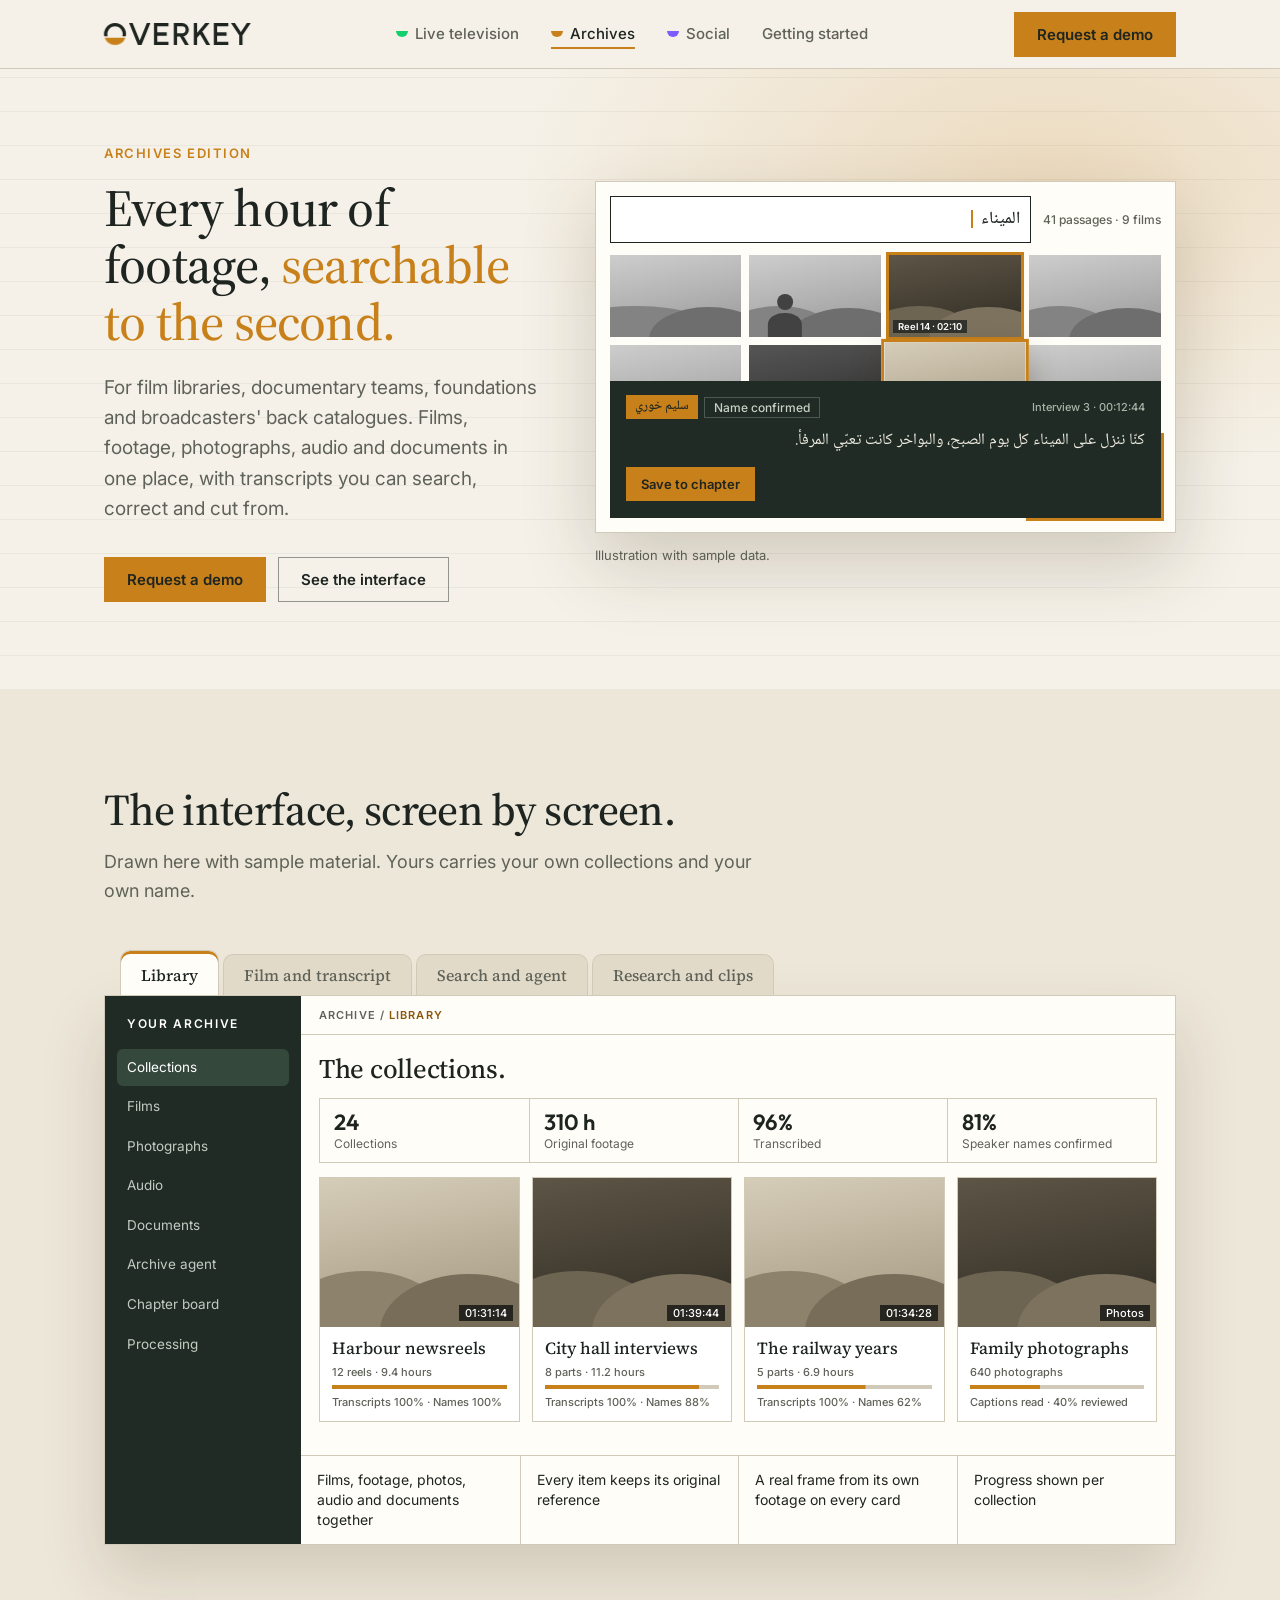
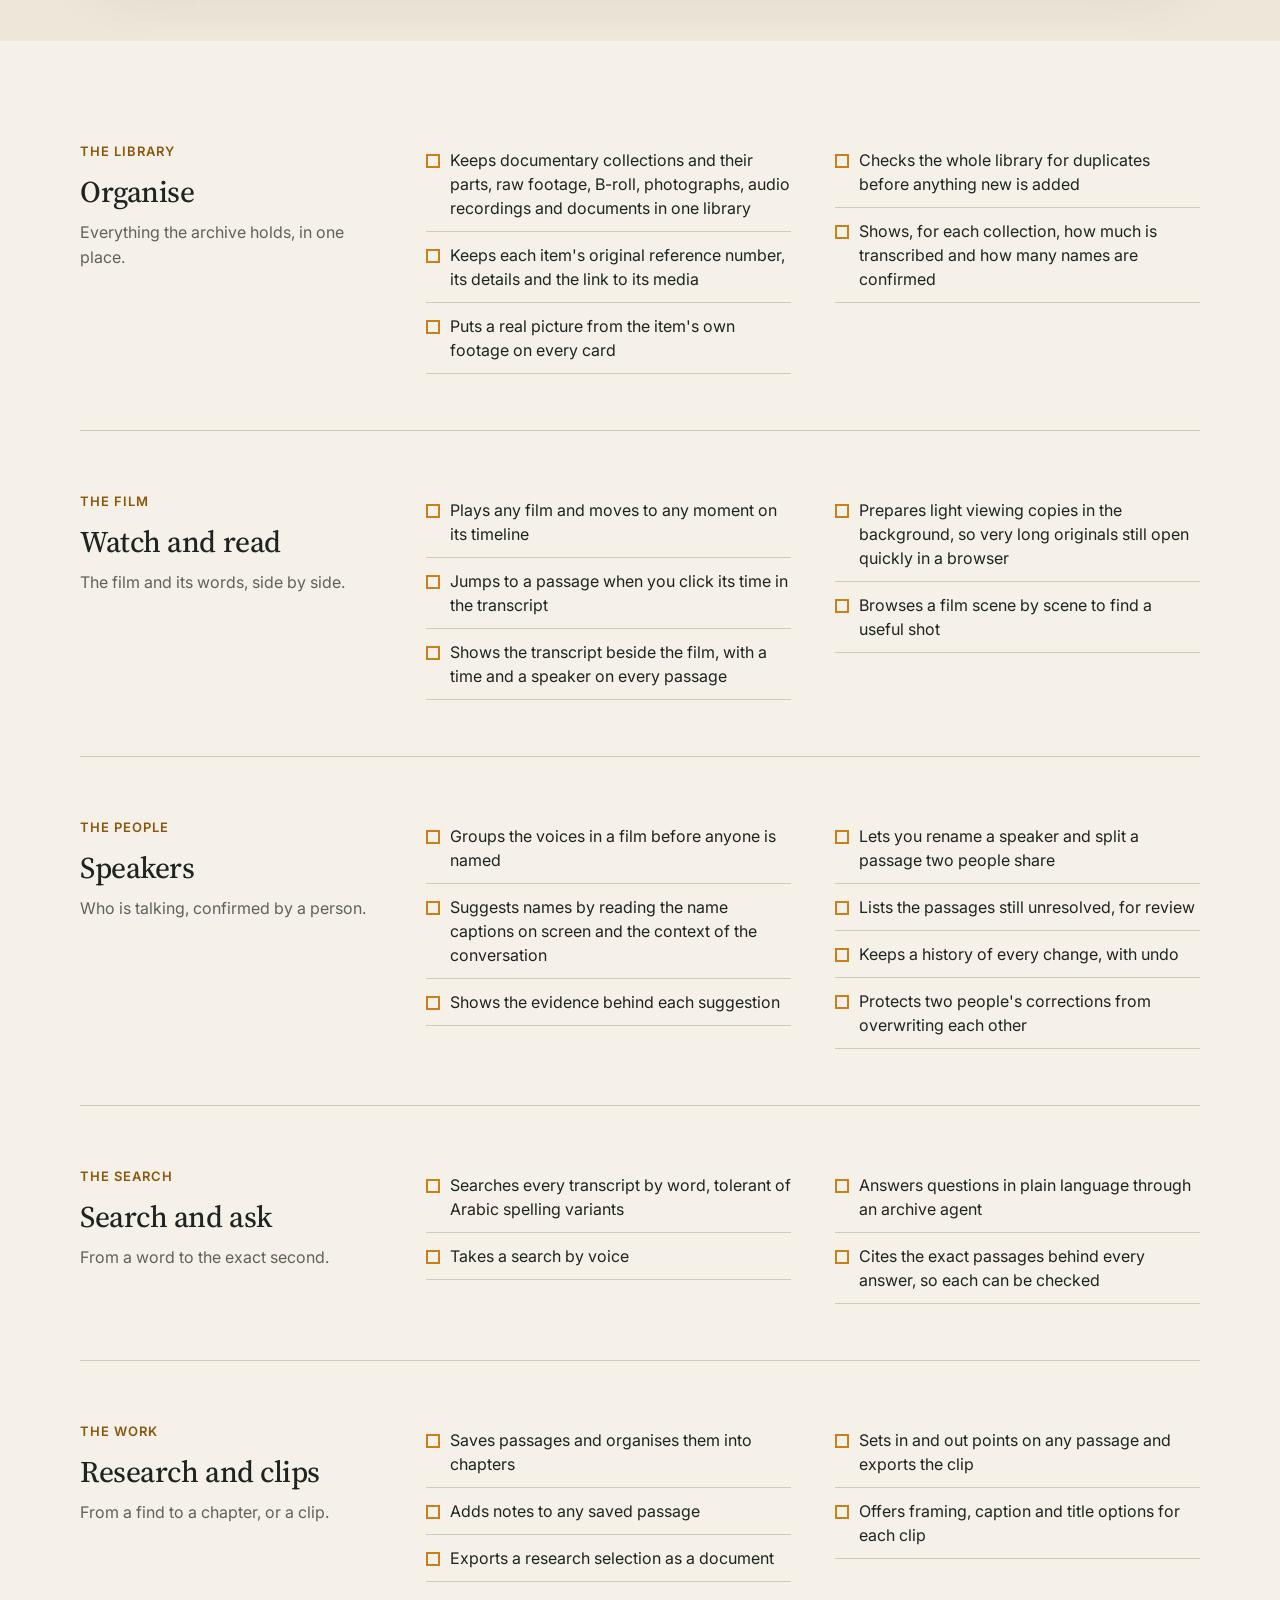
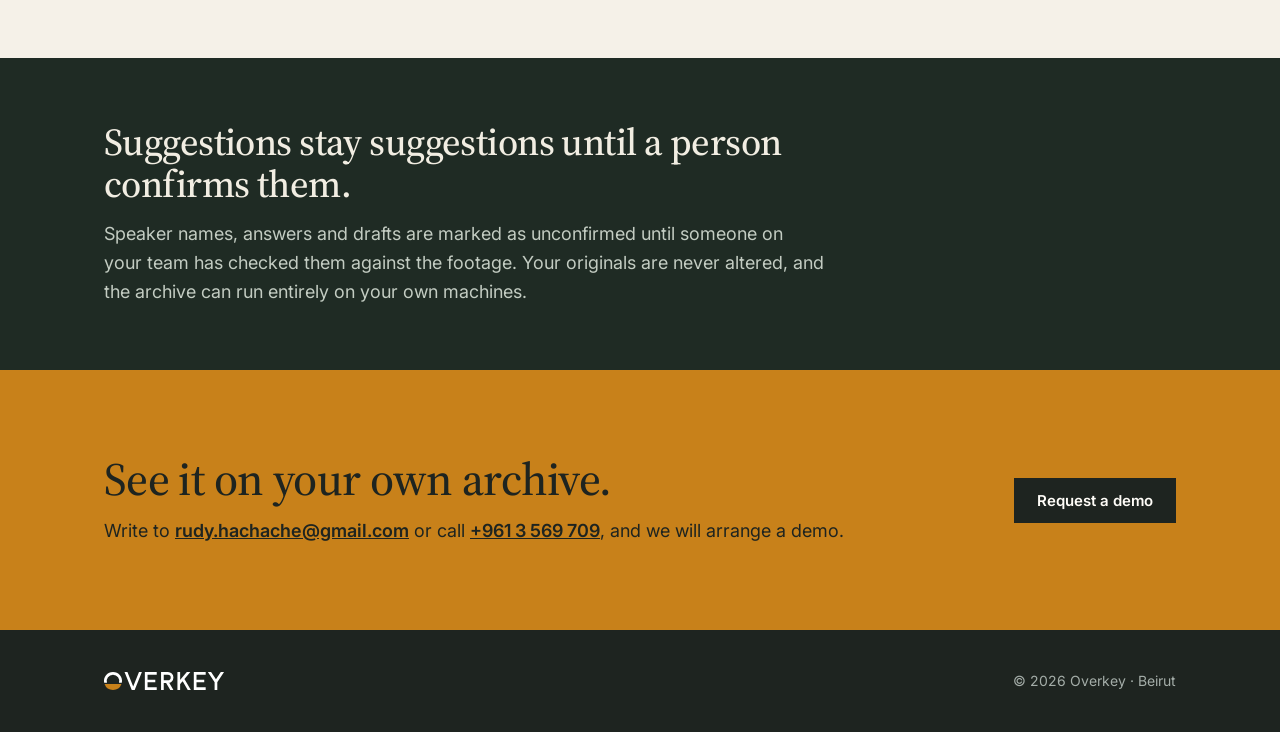
==== commit 180bc620: "Landing page: no tabs inside the hero; plainer serif for the archive world Co-Authored-By: Claude Fa" ====
--- a/archives.html
+++ b/archives.html
@@ -18,7 +18,7 @@
 <link rel="apple-touch-icon" href="assets/apple-touch-icon.png">
 <link rel="preconnect" href="https://fonts.googleapis.com">
 <link rel="preconnect" href="https://fonts.gstatic.com" crossorigin>
-<link href="https://fonts.googleapis.com/css2?family=Fraunces:opsz,wght@9..144,500;9..144,600&family=IBM+Plex+Sans+Arabic:wght@400;500;600;700&family=Inter:wght@400;500;600&family=Noto+Naskh+Arabic:wght@400;600&family=Outfit:wght@500;600;800&display=swap" rel="stylesheet">
+<link href="https://fonts.googleapis.com/css2?family=Source+Serif+4:opsz,wght@8..60,500;8..60,600&family=IBM+Plex+Sans+Arabic:wght@400;500;600;700&family=Inter:wght@400;500;600&family=Noto+Naskh+Arabic:wght@400;600&family=Outfit:wght@500;600;800&display=swap" rel="stylesheet">
 <link rel="stylesheet" href="assets/main.css">
 <link rel="stylesheet" href="assets/platform.css">
 <link rel="stylesheet" href="assets/worlds.css">
@@ -51,7 +51,7 @@
       </div>
     </div>
     <div class="rv" style="--d:.2s">
-      <div class="scene sc-wall on" data-world="arch" data-hold="700,1300,1400,1500,700,4200" role="img" aria-label="Animation: a word is searched across a wall of archive footage, the matching films light up, one passage opens with its speaker named, and it is saved to a chapter">
+      <div class="scene sc-wall on" data-world="arch" data-word="archive." data-hold="700,1300,1400,1500,700,4200" role="img" aria-label="Animation: a word is searched across a wall of archive footage, the matching films light up, one passage opens with its speaker named, and it is saved to a chapter">
         <div class="wall-top"><div class="qbox lite"><span class="typed">الميناء</span><span class="caret"></span></div><span class="hits">41 passages · 9 films</span></div>
         <div class="frames"><div class="fr"><i class="hills"></i><span></span></div><div class="fr"><i class="hills"></i><div class="fig a"><i></i><i></i></div><span></span></div><div class="fr m"><i class="hills"></i><span>Reel 14 · 02:10</span></div><div class="fr"><i class="hills"></i><span></span></div><div class="fr"><i class="hills"></i><span></span></div><div class="fr"><i class="hills"></i><div class="fig a"><i></i><i></i></div><span></span></div><div class="fr m pick"><i class="hills"></i><span>Interview 3 · 12:44</span></div><div class="fr"><i class="hills"></i><span></span></div><div class="fr"><i class="hills"></i><span></span></div><div class="fr"><i class="hills"></i><div class="fig a"><i></i><i></i></div><span></span></div><div class="fr"><i class="hills"></i><span></span></div><div class="fr m"><i class="hills"></i><span>Film 2 · 41:07</span></div></div>
         <div class="pcard">
--- a/assets/worlds.css
+++ b/assets/worlds.css
@@ -29,7 +29,7 @@
 .hero .lede, .hero .since, .hero .note { color: var(--hm); transition: color 0.5s; }
 .hero .sub { color: var(--hf); }
 .hero h1 { transition: letter-spacing 0.4s; }
-.hero[data-world="arch"] h1, .hero[data-world="arch"] .sub { font-family: Fraunces, Georgia, serif; font-weight: 500; letter-spacing: -0.015em; }
+.hero[data-world="arch"] h1, .hero[data-world="arch"] .sub { font-family: "Source Serif 4", Georgia, serif; font-weight: 500; letter-spacing: -0.015em; }
 .hero[data-world="soc"] h1 { font-weight: 800; letter-spacing: -0.035em; }
 .hero[data-world="arch"] .btn.ghost.inv, .t-arch .hero .btn.ghost.inv { color: #1E2420; border-color: rgba(30, 36, 32, 0.45); }
 .scene-tabs button { border-color: var(--hl); color: var(--hm); }
@@ -97,7 +97,7 @@
 .ed.w-arch .vis { background: repeating-linear-gradient(0deg, rgba(30, 36, 32, 0.05) 0 1px, transparent 1px 30px), #F5F1E8; }
 .ed.w-arch .frames { grid-template-columns: repeat(3, minmax(0, 1fr)); }
 .ed.w-arch .fr:not(.m) { opacity: 0.5; }
-.ed.w-arch h3 { font-family: Fraunces, Georgia, serif; font-weight: 500; }
+.ed.w-arch h3 { font-family: "Source Serif 4", Georgia, serif; font-weight: 500; }
 .ed.w-arch:hover { border-color: #8A560C; }
 .ed.w-soc { border-radius: 26px; overflow: hidden; border-color: #DDD6F5; }
 .ed.w-soc .vis { background: linear-gradient(135deg, #1F1158, #5B3FE0 60%, #9B7BFF); flex-direction: row; justify-content: center; align-items: flex-end; padding-bottom: 0; overflow: hidden; }
@@ -110,7 +110,7 @@
 
 /* ---------- the archives page ---------- */
 .t-arch { background: #F5F1E8; color: #1E2420; --ink: #1E2420; --mist: #EDE7D9; --line: #D2CAB8; --mute: #5F6258; --paper: #FFFDF8; }
-.t-arch h1, .t-arch h2, .t-arch h3 { font-family: Fraunces, Georgia, serif; font-weight: 500; letter-spacing: -0.015em; }
+.t-arch h1, .t-arch h2, .t-arch h3 { font-family: "Source Serif 4", Georgia, serif; font-weight: 500; letter-spacing: -0.015em; }
 .t-arch .nav, .t-soc .nav { color: var(--ink); border-color: var(--line); }
 .t-arch .nav { background: rgba(245, 241, 232, 0.93); }
 .t-arch .nav ul a, .t-soc .nav ul a { color: var(--mute); }
@@ -120,7 +120,7 @@
 .t-arch .rv { transition-duration: 1.1s; }
 .t-arch .ui-sec { background: #EDE7D9; }
 .t-arch .tabs { gap: 4px; margin-bottom: 0; padding-left: 16px; position: relative; z-index: 1; align-items: flex-end; }
-.t-arch .tabs button { font: 500 16px Fraunces, Georgia, serif; border: 1px solid var(--line); border-bottom: 0; border-radius: 10px 10px 0 0; background: #E2DAC8; color: var(--mute); padding: 9px 20px; }
+.t-arch .tabs button { font: 500 16px "Source Serif 4", Georgia, serif; border: 1px solid var(--line); border-bottom: 0; border-radius: 10px 10px 0 0; background: #E2DAC8; color: var(--mute); padding: 9px 20px; }
 .t-arch .tabs button:hover { transform: none; border-color: var(--line); color: var(--ink); background: #EBE4D4; }
 .t-arch .tabs button.on { background: #FFFDF8; color: var(--ink); padding-top: 13px; box-shadow: inset 0 3px 0 var(--green); }
 .t-arch .win { display: grid; grid-template-columns: 196px minmax(0, 1fr); background: #FFFDF8; box-shadow: 0 30px 60px rgba(60, 45, 20, 0.16); }
@@ -130,10 +130,10 @@
 .win[data-cur="lib"] .aside [data-for="lib"], .win[data-cur="film"] .aside [data-for="film"], .win[data-cur="ask"] .aside [data-for="ask"], .win[data-cur="res"] .aside [data-for="res"] { background: #35483C; color: #fff; }
 .crumb { padding: 12px 18px; border-bottom: 1px solid var(--line); font: 600 11px Inter, sans-serif; letter-spacing: 0.1em; text-transform: uppercase; color: var(--mute); }
 .crumb em { font-style: normal; color: var(--green-deep); }
-.ptitle { font: 500 27px/1.15 Fraunces, Georgia, serif; margin: 0 0 14px; letter-spacing: -0.01em; }
+.ptitle { font: 500 27px/1.15 "Source Serif 4", Georgia, serif; margin: 0 0 14px; letter-spacing: -0.01em; }
 .t-arch .pbody { min-height: 420px; }
 .t-arch .acard { background: #fff; }
-.t-arch .acard b { font: 500 17px/1.3 Fraunces, Georgia, serif; }
+.t-arch .acard b { font: 500 17px/1.3 "Source Serif 4", Georgia, serif; }
 .t-arch .acard .th { background: linear-gradient(170deg, #D6CDB9, #A2977F); --l1: #8D826C; --l2: #776D59; }
 .t-arch .acard:nth-child(2n) .th { background: linear-gradient(170deg, #5D5546, #2F2B22); --l1: #6D6452; --l2: #7C725E; }
 .t-arch .vid { background: linear-gradient(180deg, #5D5546, #2A261E); --l1: #6D6452; --l2: #7C725E; }
@@ -239,3 +239,20 @@
 .s3 .toast { opacity: 1; }
 
 @media (max-width: 900px) { .p-film, .p-ask, .p-res, .p-kit { grid-template-columns: minmax(0, 1fr); } }
+
+/* ---------- the three colours show from the outside ---------- */
+/* landing page: one tab per edition, each always in its own colour and its own shape */
+.scene-tabs { gap: 10px; margin-bottom: 18px; align-items: flex-end; }
+.scene-tabs button { border: 1.5px solid rgba(255, 255, 255, 0.6); padding: 11px 20px; opacity: 0.8; transition: transform 0.25s var(--ease), opacity 0.2s, outline-color 0.3s; outline: 2px solid transparent; outline-offset: 3px; }
+.scene-tabs button[data-w="tv"] { background: #14D06C; color: #0B0D0C; border-radius: 0; font: 600 15px Inter, sans-serif; }
+.scene-tabs button[data-w="arch"] { background: #C8811A; color: #1E2420; border-radius: 11px 11px 0 0; font: 600 16.5px "Source Serif 4", Georgia, serif; }
+.scene-tabs button[data-w="soc"] { background: #7C5CFF; color: #fff; border-radius: 999px; font: 800 15.5px Outfit, sans-serif; letter-spacing: -0.01em; }
+.scene-tabs button[data-w]:hover { opacity: 1; transform: translateY(-3px); border-color: rgba(255, 255, 255, 0.9); }
+.scene-tabs button[data-w].on { opacity: 1; transform: translateY(-3px) scale(1.06); outline-color: var(--hf); border-color: rgba(255, 255, 255, 0.9); }
+/* the menu: each edition carries its colour as a small strap, on every page */
+.nav ul a[href$="tv.html"]::before, .nav ul a[href$="archives.html"]::before, .nav ul a[href$="social.html"]::before { content: ""; display: inline-block; width: 12px; height: 6px; border-radius: 0 0 12px 12px; margin-right: 7px; position: relative; top: -2px; }
+.nav ul a[href$="tv.html"]::before, .nav ul a[href$="tv.html"]::after { background: #14D06C; }
+.nav ul a[href$="archives.html"]::before, .nav ul a[href$="archives.html"]::after { background: #C8811A; }
+.nav ul a[href$="social.html"]::before, .nav ul a[href$="social.html"]::after { background: #7C5CFF; }
+.t-home .nav::after { content: ""; position: absolute; left: 0; right: 0; bottom: -4px; height: 4px; background: linear-gradient(90deg, #14D06C 0 33.34%, #C8811A 33.34% 66.67%, #7C5CFF 66.67%); }
+@media (max-width: 900px) { .t-home .nav::after { display: none; } .scene-tabs button { padding: 9px 13px; } }
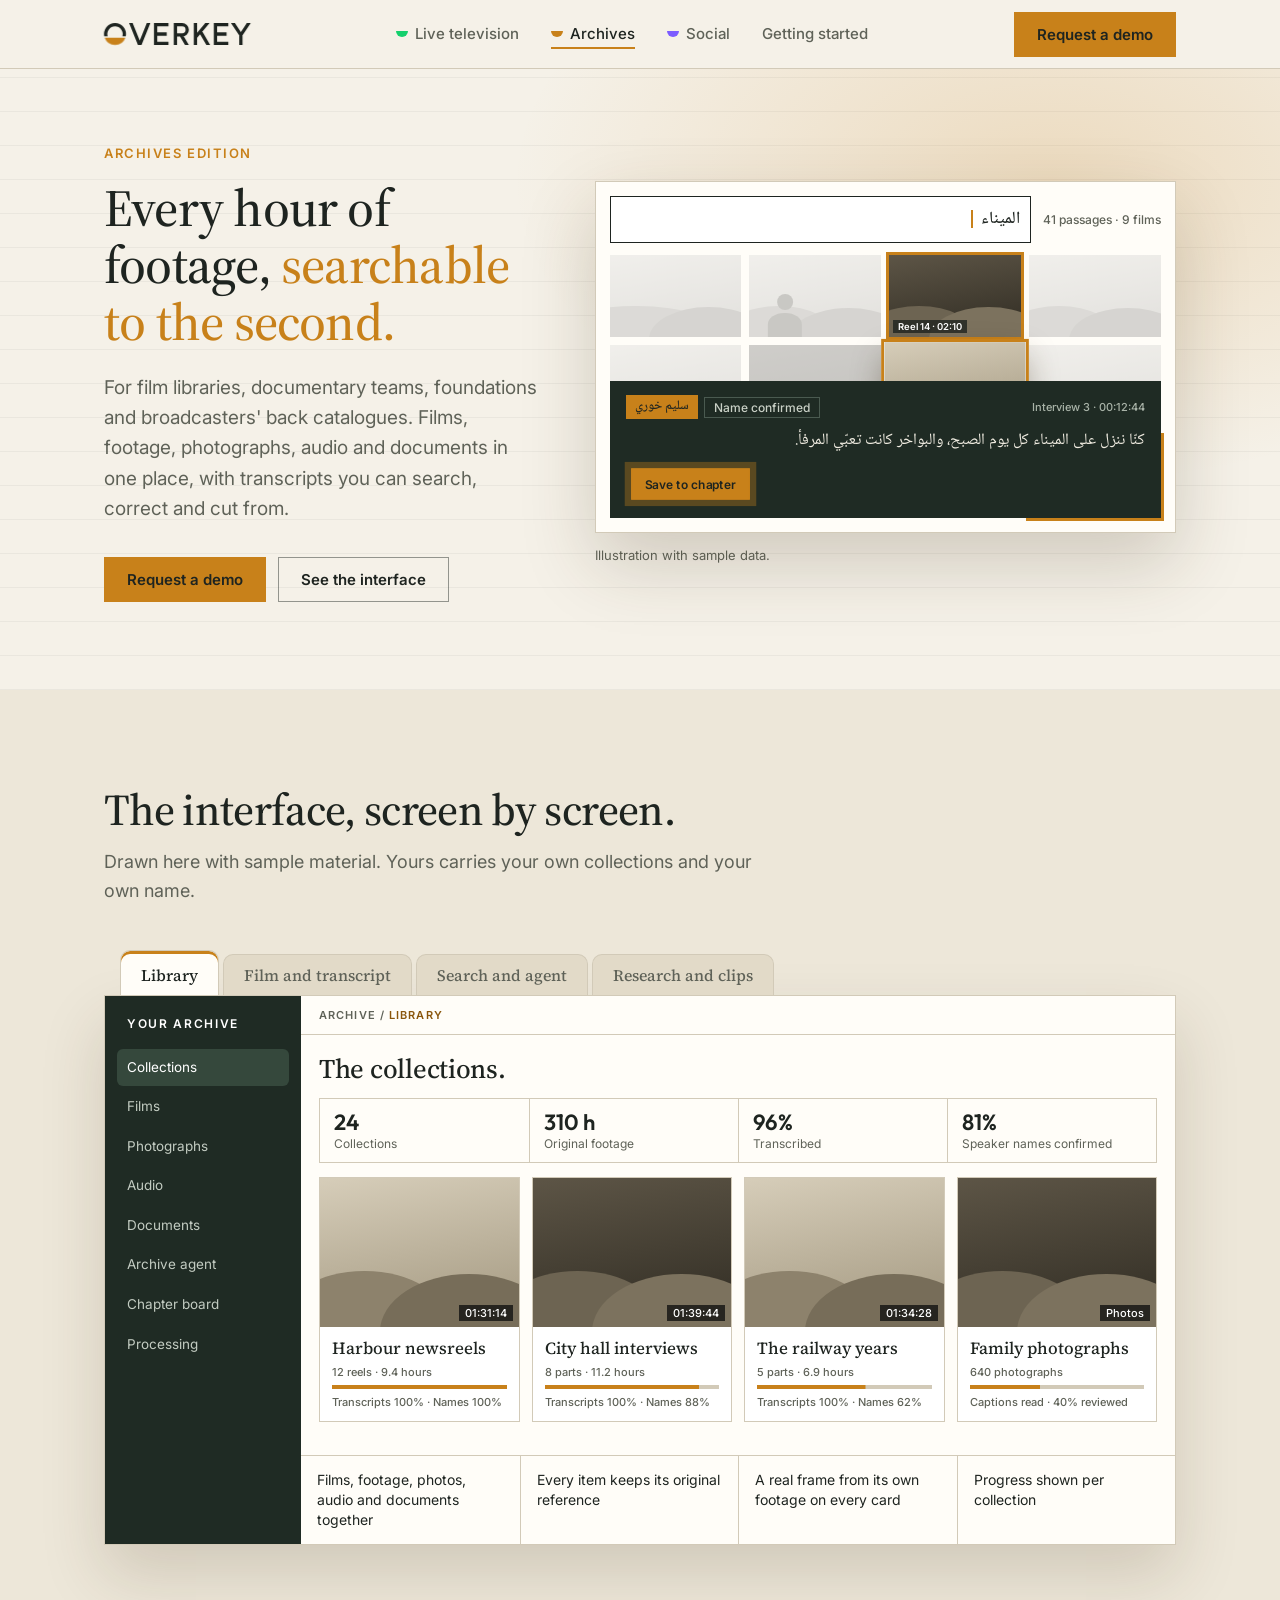
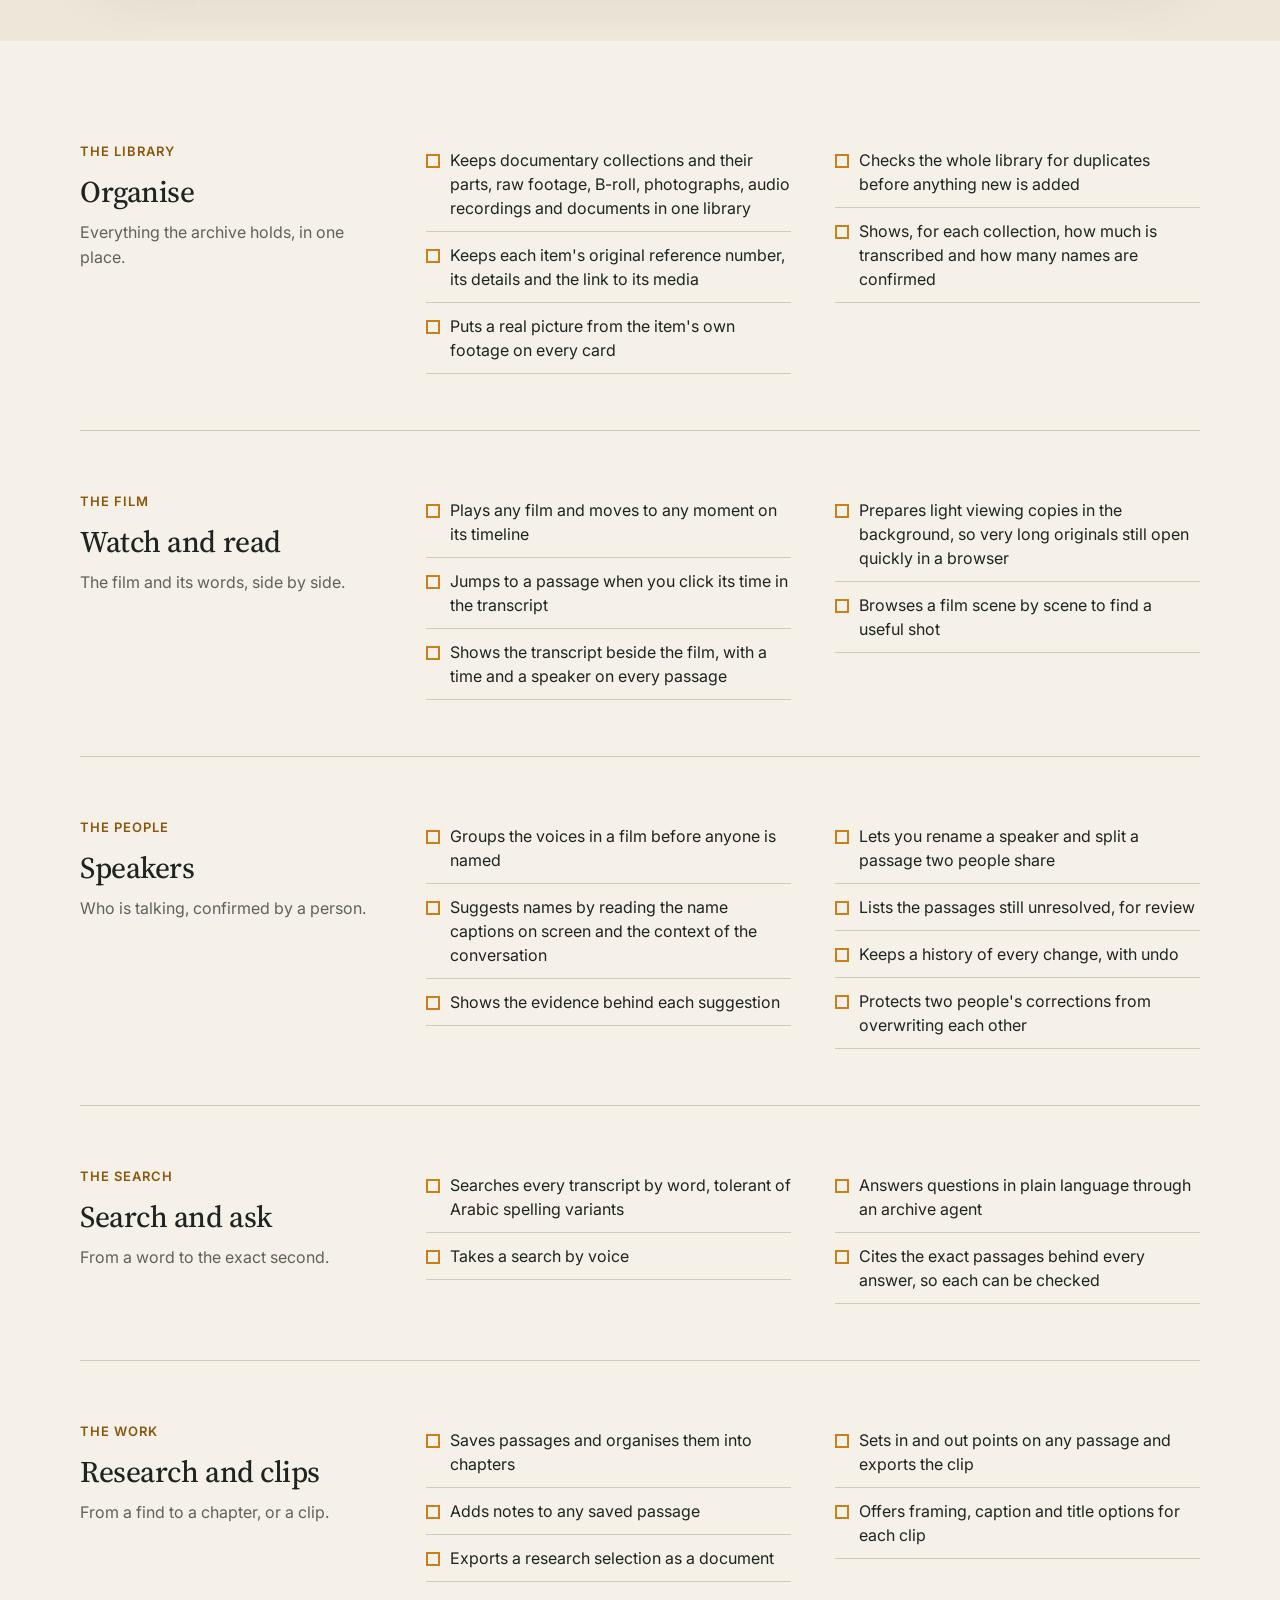
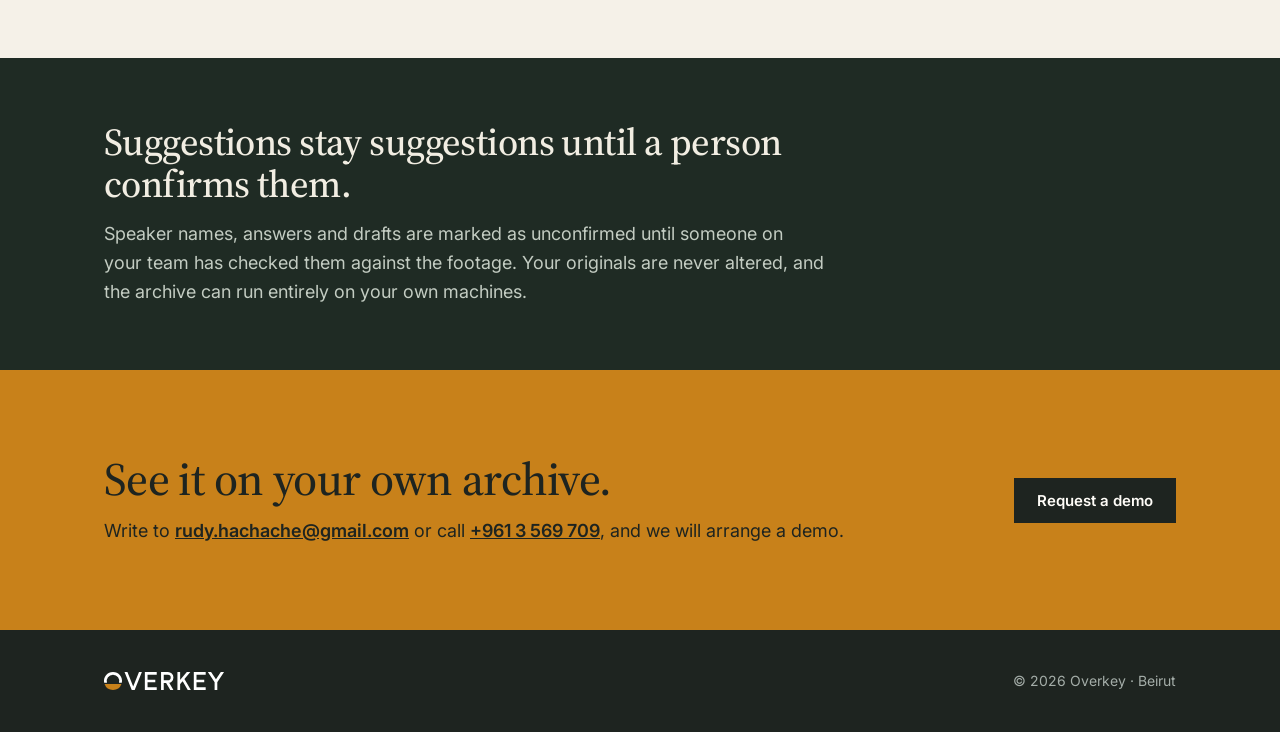
==== commit 394a19b9: "Version stamp on stylesheets and scripts so browsers never mix old and new files Co-Authored-By: Cla" ====
--- a/archives.html
+++ b/archives.html
@@ -19,9 +19,9 @@
 <link rel="preconnect" href="https://fonts.googleapis.com">
 <link rel="preconnect" href="https://fonts.gstatic.com" crossorigin>
 <link href="https://fonts.googleapis.com/css2?family=Source+Serif+4:opsz,wght@8..60,500;8..60,600&family=IBM+Plex+Sans+Arabic:wght@400;500;600;700&family=Inter:wght@400;500;600&family=Noto+Naskh+Arabic:wght@400;600&family=Outfit:wght@500;600;800&display=swap" rel="stylesheet">
-<link rel="stylesheet" href="assets/main.css">
-<link rel="stylesheet" href="assets/platform.css">
-<link rel="stylesheet" href="assets/worlds.css">
+<link rel="stylesheet" href="assets/main.css?v=a4e86fa5">
+<link rel="stylesheet" href="assets/platform.css?v=3b271c51">
+<link rel="stylesheet" href="assets/worlds.css?v=92ea1570">
 </head>
 <body class="t-arch">
 <header class="nav">
@@ -275,6 +275,6 @@
   </div>
 </footer>
 
-<script src="assets/main.js"></script>
+<script src="assets/main.js?v=79136c13"></script>
 </body>
 </html>
